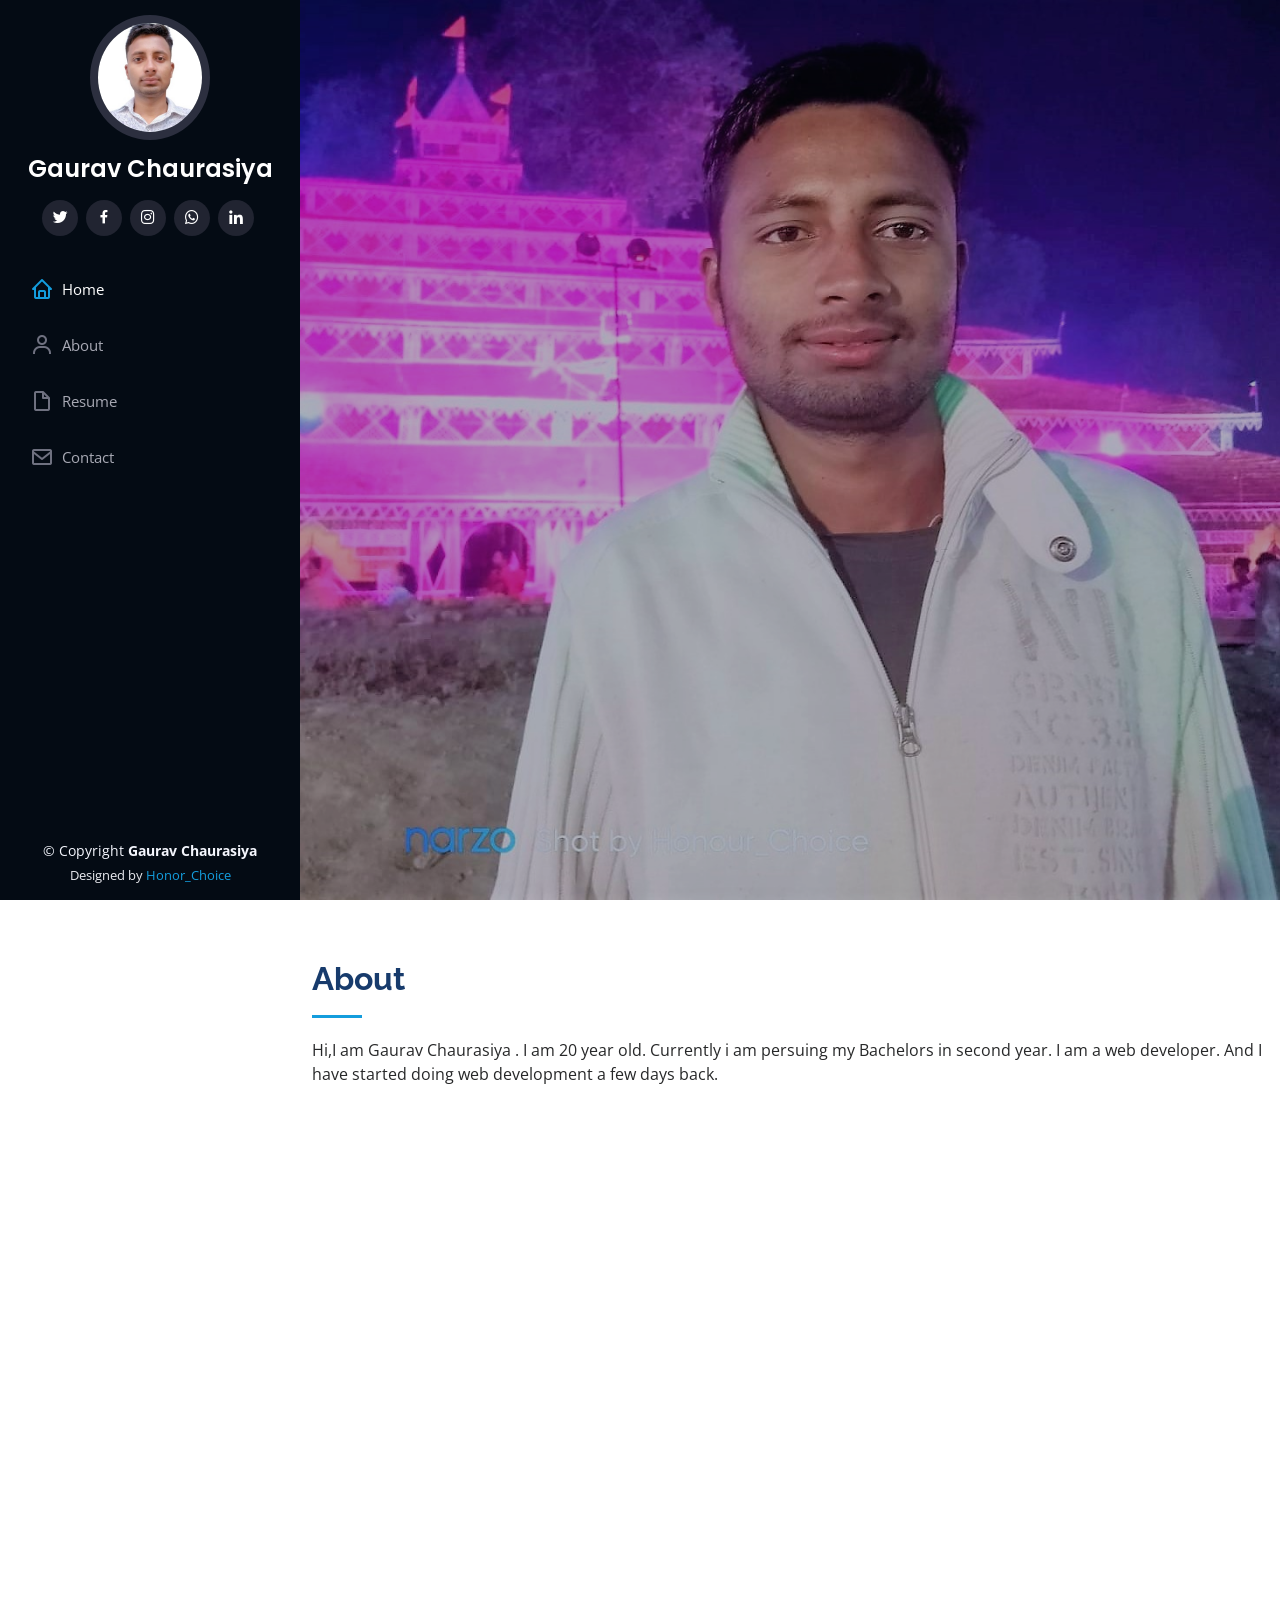
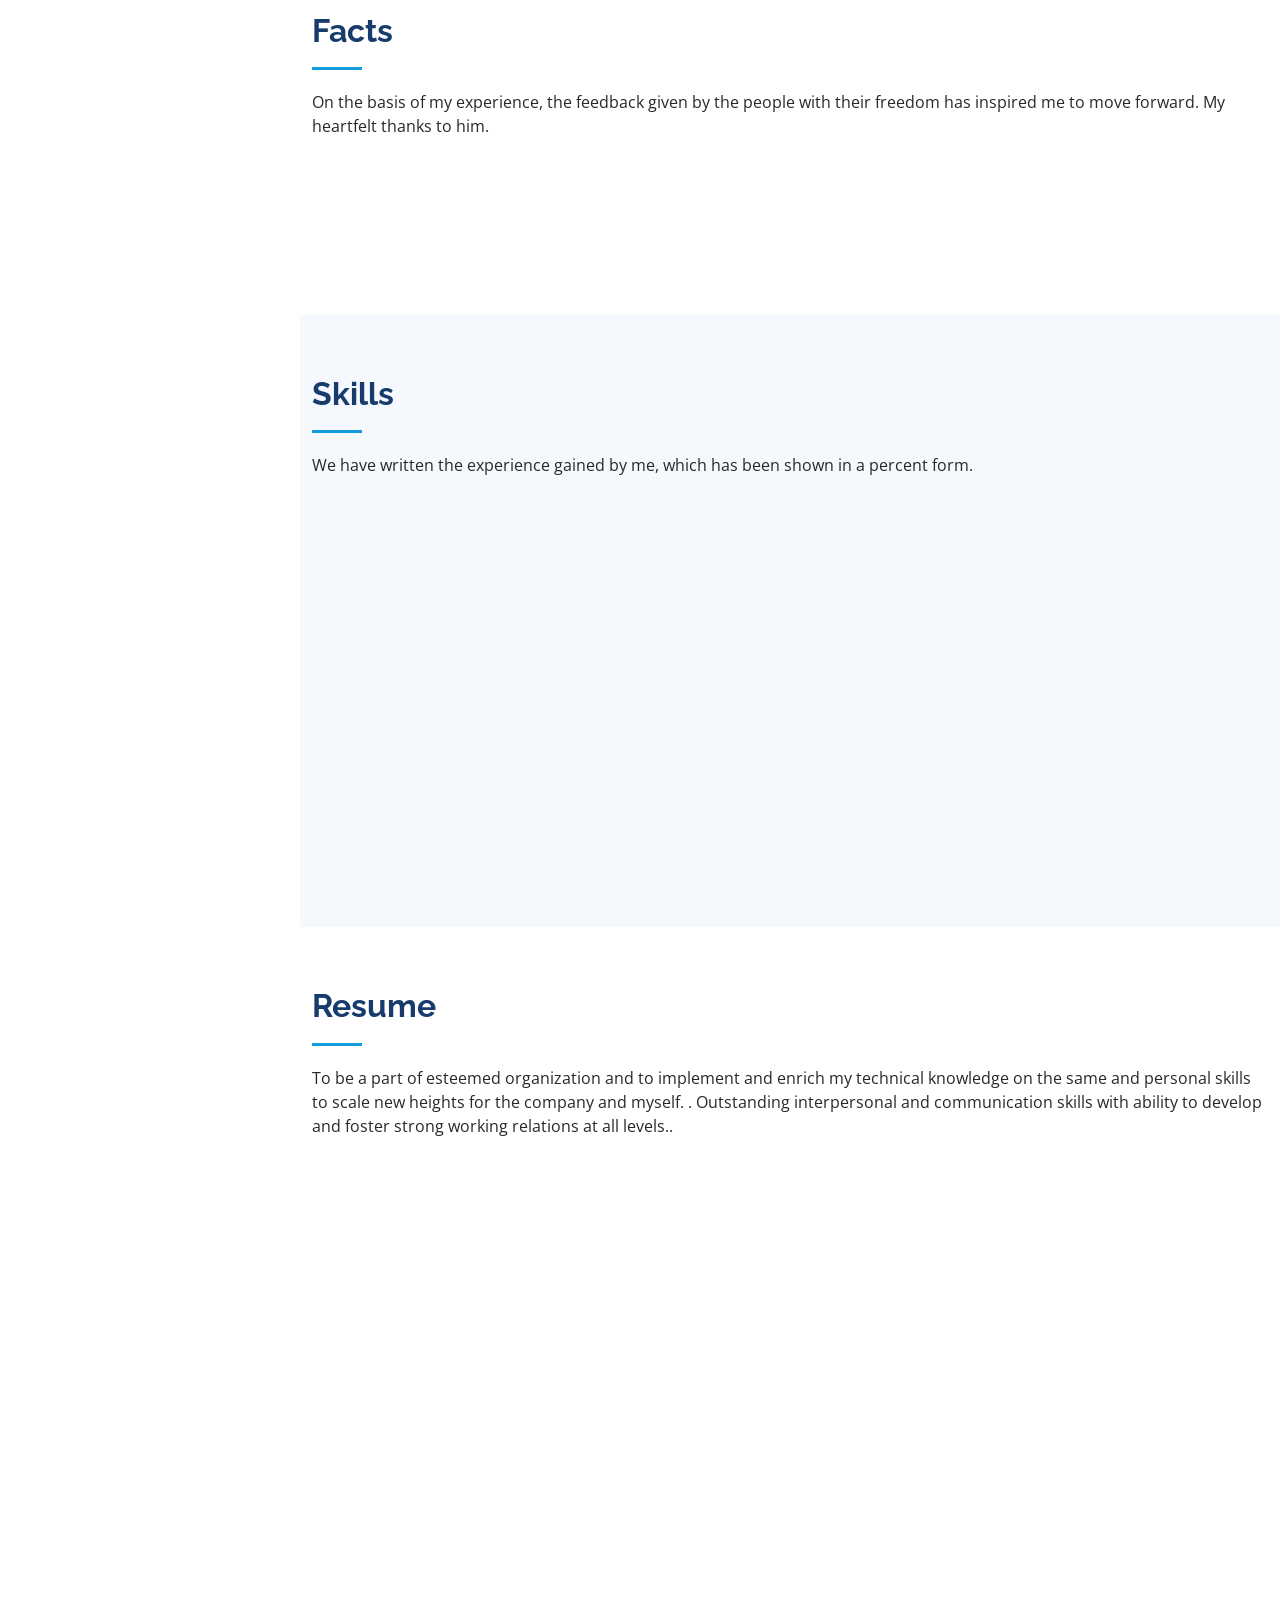
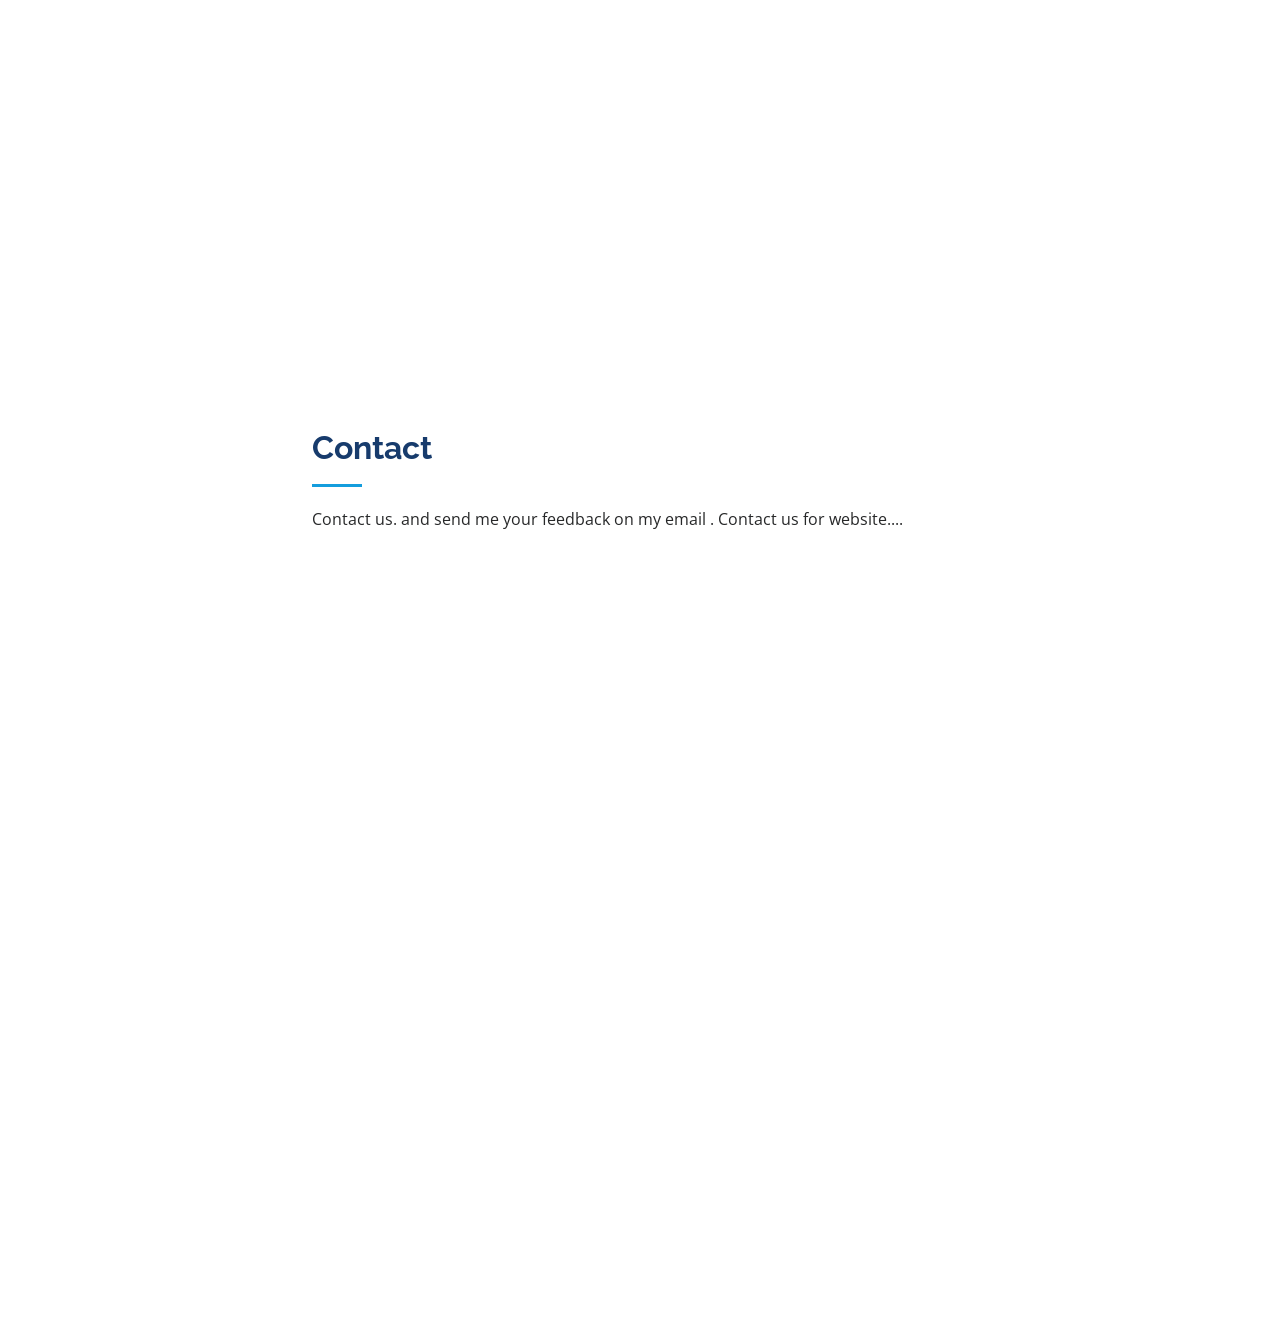
==== index.html @ 5917bff6 "new" ====
<!DOCTYPE html>
<html lang="en">
  <head>
    <meta charset="utf-8" />
    <meta content="width=device-width, initial-scale=1.0" name="viewport" />

    <title>Gaurav Chaurasiya</title>
    <meta content="" name="description" />
    <meta content="" name="keywords" />

    <!-- Favicons -->
    <link href="assets/img/logo2.png" rel="icon" />
    <link href="assets/img/logo2.png" rel="apple-touch-icon" />

    <!-- Google Fonts -->
    <link
      href="https://fonts.googleapis.com/css?family=Open+Sans:300,300i,400,400i,600,600i,700,700i|Raleway:300,300i,400,400i,500,500i,600,600i,700,700i|Poppins:300,300i,400,400i,500,500i,600,600i,700,700i"
      rel="stylesheet"
    />

    <!-- Vendor CSS Files -->
    <link href="assets/vendor/aos/aos.css" rel="stylesheet" />
    <link
      href="assets/vendor/bootstrap/css/bootstrap.min.css"
      rel="stylesheet"
    />
    <link
      href="assets/vendor/bootstrap-icons/bootstrap-icons.css"
      rel="stylesheet"
    />
    <link href="assets/vendor/boxicons/css/boxicons.min.css" rel="stylesheet" />
    <link
      href="assets/vendor/glightbox/css/glightbox.min.css"
      rel="stylesheet"
    />
    <link href="assets/vendor/swiper/swiper-bundle.min.css" rel="stylesheet" />

    <!-- Template Main CSS File -->
    <link href="assets/css/style.css" rel="stylesheet" />
  </head>

  <body>
    <!-- ======= Mobile nav toggle button ======= -->
    <i class="bi bi-list mobile-nav-toggle d-xl-none"></i>

    <!-- ======= Header ======= -->
    <header id="header">
      <div class="d-flex flex-column">
        <div class="profile">
          <img
            src="assets/img/img13.jpg"
            alt=""
            class="img-fluid rounded-circle"
          />
          <h1 class="text-light"><a href="index.html">Gaurav Chaurasiya</a></h1>
          <div class="social-links mt-3 text-center">
            <a
              href="https://twitter.com/Gauravc32626470?t=MELfF7hLDVynRogantSEvA&s=09"
              class="twitter"
              ><i class="bx bxl-twitter"></i
            ></a>
            <a
              href="https://www.facebook.com/gaurav.chaurasiya.2002"
              class="facebook"
              ><i class="bx bxl-facebook"></i
            ></a>
            <a
              href="https://www.instagram.com/invites/contact/?i=22bln2pqy5wk&utm_content=cje04uj"
              class="instagram"
              ><i class="bx bxl-instagram"></i
            ></a>
            <a href="https://wa.me/qr/BV3FPNMVIYZCL1" class="whatsapp"
              ><i class="bx bxl-whatsapp"></i
            ></a>
            <a
              href="https://www.linkedin.com/in/gauravchaurasiya011"
              class="linkedin"
              ><i class="bx bxl-linkedin"></i
            ></a>
          </div>
        </div>

        <nav id="navbar" class="nav-menu navbar">
          <ul>
            <li>
              <a href="#hero" class="nav-link scrollto active"
                ><i class="bx bx-home"></i> <span>Home</span></a
              >
            </li>
            <li>
              <a href="#about" class="nav-link scrollto"
                ><i class="bx bx-user"></i> <span>About</span></a
              >
            </li>
            <li>
              <a href="#resume" class="nav-link scrollto"
                ><i class="bx bx-file-blank"></i> <span>Resume</span></a
              >
            </li>
            <li>
              <a href="#contact" class="nav-link scrollto"
                ><i class="bx bx-envelope"></i> <span>Contact</span></a
              >
            </li>
          </ul>
        </nav>
        <!-- .nav-menu -->
      </div>
    </header>
    <!-- End Header -->

    <!-- ======= Hero Section ======= -->
    <section
      id="hero"
      class="d-flex flex-column justify-content-center align-items-center"
    >
      <div class="hero-container" data-aos="fade-right">
        <h1>Gaurav Chaurasiya</h1>
        <p>
          I'm
          <span
            class="typed"
            data-typed-items="Designer, Developer, Freelancer, Programmer"
          ></span>
        </p>
      </div>
    </section>
    <!-- End Hero -->

    <main id="main">
      <!-- ======= About Section ======= -->
      <section id="about" class="about">
        <div class="container">
          <div class="section-title">
            <h2>About</h2>
            <p>
              Hi,I am <span color="blue">Gaurav Chaurasiya</span> . I am 20 year
              old. Currently i am persuing my Bachelors in second year. I am a
              web developer. And I have started doing web development a few days
              back.
            </p>
          </div>

          <div class="row">
            <div class="col-lg-4" data-aos="fade-right">
              <img src="assets/img/picc.jpeg" class="img-fluid" alt="" />
            </div>
            <div class="col-lg-8 pt-4 pt-lg-0 content" data-aos="fade-left">
              <h3>Software, Web Developer &amp; Android Developer</h3>
              <p class="fst-italic">
                I am telling about myself and I have shared my education and
                experience. These details are clear.
              </p>
              <div class="row">
                <div class="col-lg-6">
                  <ul>
                    <li>
                      <i class="bi bi-chevron-right"></i>
                      <strong>Birthday:</strong> <span>01 NOV 2002</span>
                    </li>
                    <li>
                      <i class="bi bi-chevron-right"></i>
                      <strong>Website:</strong> <span>www.gauravchaurasiya.in.net</span>
                    </li>
                    <li>
                      <i class="bi bi-chevron-right"></i>
                      <strong>Phone:</strong> <span>+91 7084424539</span>
                    </li>
                    <li>
                      <i class="bi bi-chevron-right"></i>
                      <strong>City:</strong>
                      <span>Kanpur Nagar U.P, India</span>
                    </li>
                  </ul>
                </div>
                <div class="col-lg-6">
                  <ul>
                    <li>
                      <i class="bi bi-chevron-right"></i> <strong>Age:</strong>
                      <span>20</span>
                    </li>
                    <li>
                      <i class="bi bi-chevron-right"></i>
                      <strong>Degree:</strong>
                      <span>Bachelor of Technology</span>
                    </li>
                    <li>
                      <i class="bi bi-chevron-right"></i>
                      <strong>Email:</strong>
                      <span>gauravchaurasiya011@gmail.com</span>
                    </li>
                    <li>
                      <i class="bi bi-chevron-right"></i>
                      <strong>Freelance:</strong> <span>Available</span>
                    </li>
                  </ul>
                </div>
              </div>
              <p>
                To be a part of esteemed organization and to implement and
                enrich my technical knowledge on the same and personal skills to
                scale new heights for the company and myself. . Outstanding
                interpersonal and communication skills with ability to develop
                and foster strong working relations at all levels.
              </p>
            </div>
          </div>
        </div>
      </section>
      <!-- End About Section -->

      <!-- ======= Facts Section ======= -->
      <section id="facts" class="facts">
        <div class="container">
          <div class="section-title">
            <h2>Facts</h2>
            <p>
              On the basis of my experience, the feedback given by the people
              with their freedom has inspired me to move forward. My heartfelt
              thanks to him.
            </p>
          </div>

          <div class="row no-gutters">
            <div
              class="col-lg-3 col-md-6 d-md-flex align-items-md-stretch"
              data-aos="fade-up"
            >
              <div class="count-box">
                <i class="bi bi-emoji-smile"></i>
                <span
                  data-purecounter-start="0"
                  data-purecounter-end="20"
                  data-purecounter-duration="1"
                  class="purecounter"
                ></span>
                <p><strong>Happy Clients</strong></p>
              </div>
            </div>

            <div
              class="col-lg-3 col-md-6 d-md-flex align-items-md-stretch"
              data-aos="fade-up"
              data-aos-delay="100"
            >
              <div class="count-box">
                <i class="bi bi-journal-richtext"></i>
                <span
                  data-purecounter-start="0"
                  data-purecounter-end="4"
                  data-purecounter-duration="1"
                  class="purecounter"
                ></span>
                <p><strong>Projects</strong></p>
              </div>
            </div>

            <div
              class="col-lg-3 col-md-6 d-md-flex align-items-md-stretch"
              data-aos="fade-up"
              data-aos-delay="200"
            >
              <div class="count-box">
                <i class="bi bi-headset"></i>
                <span
                  data-purecounter-start="0"
                  data-purecounter-end="15"
                  data-purecounter-duration="1"
                  class="purecounter"
                ></span>
                <p><strong>Hours Of Support</strong></p>
              </div>
            </div>

            <div
              class="col-lg-3 col-md-6 d-md-flex align-items-md-stretch"
              data-aos="fade-up"
              data-aos-delay="300"
            >
              <div class="count-box">
                <i class="bi bi-people"></i>
                <span
                  data-purecounter-start="0"
                  data-purecounter-end="1"
                  data-purecounter-duration="1"
                  class="purecounter"
                ></span>
                <p><strong>Hard Workers</strong></p>
              </div>
            </div>
          </div>
        </div>
      </section>
      <!-- End Facts Section -->

      <!-- ======= Skills Section ======= -->
      <section id="skills" class="skills section-bg">
        <div class="container">
          <div class="section-title">
            <h2>Skills</h2>
            <p>
              We have written the experience gained by me, which has been shown
              in a percent form.
            </p>
          </div>

          <div class="row skills-content">
            <div class="col-lg-6" data-aos="fade-up">
              <div class="progress">
                <span class="skill">HTML <i class="val">100%</i></span>
                <div class="progress-bar-wrap">
                  <div
                    class="progress-bar"
                    role="progressbar"
                    aria-valuenow="100"
                    aria-valuemin="0"
                    aria-valuemax="100"
                  ></div>
                </div>
              </div>

              <div class="progress">
                <span class="skill">CSS <i class="val">90%</i></span>
                <div class="progress-bar-wrap">
                  <div
                    class="progress-bar"
                    role="progressbar"
                    aria-valuenow="90"
                    aria-valuemin="0"
                    aria-valuemax="100"
                  ></div>
                </div>
              </div>

              <div class="progress">
                <span class="skill">JavaScript <i class="val">50%</i></span>
                <div class="progress-bar-wrap">
                  <div
                    class="progress-bar"
                    role="progressbar"
                    aria-valuenow="75"
                    aria-valuemin="0"
                    aria-valuemax="100"
                  ></div>
                </div>
              </div>

              <div class="progress">
                <span class="skill">Java Core<i class="val">80%</i></span>
                <div class="progress-bar-wrap">
                  <div
                    class="progress-bar"
                    role="progressbar"
                    aria-valuenow="75"
                    aria-valuemin="0"
                    aria-valuemax="100"
                  ></div>
                </div>
              </div>

              <div class="progress">
                <span class="skill">Spring Boot<i class="val">60%</i></span>
                <div class="progress-bar-wrap">
                  <div
                    class="progress-bar"
                    role="progressbar"
                    aria-valuenow="75"
                    aria-valuemin="0"
                    aria-valuemax="100"
                  ></div>
                </div>
              </div>
              <div class="progress">
                <span class="skill">Android App developer<i class="val">70%</i></span>
                <div class="progress-bar-wrap">
                  <div
                    class="progress-bar"
                    role="progressbar"
                    aria-valuenow="75"
                    aria-valuemin="0"
                    aria-valuemax="100"
                  ></div>
                </div>
              </div>

            </div>

            <div class="col-lg-6" data-aos="fade-up" data-aos-delay="100">
              <div class="progress">
                <span class="skill">Spring<i class="val">60%</i></span>
                <div class="progress-bar-wrap">
                  <div
                    class="progress-bar"
                    role="progressbar"
                    aria-valuenow="80"
                    aria-valuemin="0"
                    aria-valuemax="100"
                  ></div>
                </div>
              </div>

              <div class="progress">
                <span class="skill">MS SQL<i class="val">90%</i></span>
                <div class="progress-bar-wrap">
                  <div
                    class="progress-bar"
                    role="progressbar"
                    aria-valuenow="90"
                    aria-valuemin="0"
                    aria-valuemax="100"
                  ></div>
                </div>
              </div>

              <div class="progress">
                <span class="skill">My SQL<i class="val">80%</i></span>
                <div class="progress-bar-wrap">
                  <div
                    class="progress-bar"
                    role="progressbar"
                    aria-valuenow="55"
                    aria-valuemin="0"
                    aria-valuemax="100"
                  ></div>
                </div>
              </div>

              <div class="progress">
                <span class="skill"
                  >Asp.net With MVC<i class="val">80%</i></span
                >
                <div class="progress-bar-wrap">
                  <div
                    class="progress-bar"
                    role="progressbar"
                    aria-valuenow="90"
                    aria-valuemin="0"
                    aria-valuemax="100"
                  ></div>
                </div>
              </div>

              <div class="progress">
                <span class="skill">C#<i class="val">70%</i></span>
                <div class="progress-bar-wrap">
                  <div
                    class="progress-bar"
                    role="progressbar"
                    aria-valuenow="90"
                    aria-valuemin="0"
                    aria-valuemax="100"
                  ></div>
                </div>
              </div>
              <div class="progress">
                <span class="skill">Kotlin<i class="val">60%</i></span>
                <div class="progress-bar-wrap">
                  <div
                    class="progress-bar"
                    role="progressbar"
                    aria-valuenow="75"
                    aria-valuemin="0"
                    aria-valuemax="100"
                  ></div>
                </div>
              </div>
            </div>
          </div>
        </div>
      </section>
      <!-- End Skills Section -->

      <!-- ======= Resume Section ======= -->
      <section id="resume" class="resume">
        <div class="container">
          <div class="section-title">
            <h2>Resume</h2>
            <p>
              To be a part of esteemed organization and to implement and enrich
              my technical knowledge on the same and personal skills to scale
              new heights for the company and myself. . Outstanding
              interpersonal and communication skills with ability to develop and
              foster strong working relations at all levels..
            </p>
          </div>

          <div class="row">
            <div class="col-lg-6" data-aos="fade-up">
              <h3 class="resume-title">Sumary</h3>
              <div class="resume-item pb-0">
                <h4>Gaurav Chaurasiya</h4>
                <p>
                  <em
                    >Innovative and deadline-driven Web Designer with 1+ year of
                    experience designing and developing user-centered web
                    development material from initial concept to final, polished
                    deliverable.</em
                  >
                </p>
                <ul>
                  <li>Work From Home , Kanpur Nagar</li>
                  <li>+91 7084424539</li>
                  <li>gauravchaurasiya011@gmail.com</li>
                </ul>
              </div>

              <h3 class="resume-title">Education</h3>
              <div class="resume-item">
                <h4>B.tech &amp; Bachelor of Technology</h4>
                <h5>2022 - 2025</h5>
                <p><em>A I T , Uttar Pradesh, India</em></p>
                <p>
                  I am doing B.Tech in computer science from AITH college. And I
                  also do web development.
                </p>
              </div>
              <div class="resume-item">
                <h4>Diploma &amp; Computer Science</h4>
                <h5>2019 - 2022</h5>
                <p>
                  <em>Goverment Polytechnic Unnao, Uttar Pradesh, India</em>
                </p>
                <p>
                  I have completed Diploma in Computer Science and I have also
                  worked on many projects.
                </p>
              </div>
            </div>
            <div class="col-lg-6" data-aos="fade-up" data-aos-delay="100">
              <h3 class="resume-title">Professional Experience</h3>
              <div class="resume-item">
                <h4>Junior Web Developer</h4>
                <h5>2019 - Present</h5>
                <p><em>Work From Home,Uttar Pradesh, India</em></p>
                <ul>
                  <li>
                    Lead in the design, development, and implementation of the
                    graphic, layout, and production communication materials
                  </li>
                  <li>
                    Delegate tasks to the 3 members of the design team and
                    provide counsel on all aspects of the project.
                  </li>
                  <li>
                    Supervise the assessment of all web materials in order to
                    ensure quality and accuracy of the design
                  </li>
                </ul>
              </div>
              <div class="resume-item">
                <h4>Internship</h4>
                <h5>2019 - 2020</h5>
                <p><em>B T P S,Uttar Pradesh, India</em></p>
                <ul>
                  <li>
                    we have developed frontend . and build pure responctive web
                    pages
                  </li>
                  <li>
                    Managed up to 1 projects or tasks at a given time while
                    under pressure
                  </li>
                  <li>
                    Recommended and consulted with teachers on the most
                    appropriate Website design
                  </li>
                  <li>Created 4+ websites. Created many more webpages.</li>
                </ul>
              </div>
            </div>
          </div>
        </div>
      </section>
      <!-- End Resume Section -->
      <!-- ======= Contact Section ======= -->
      <section id="contact" class="contact">
        <div class="container">
          <div class="section-title">
            <h2>Contact</h2>
            <p>
              Contact us. and send me your feedback on my email . Contact us for
              website....
            </p>
          </div>

          <div class="row" data-aos="fade-in">
            <div class="col-lg-5 d-flex align-items-stretch">
              <div class="info">
                <div class="address">
                  <i class="bi bi-geo-alt"></i>
                  <h4>Location:</h4>
                  <p>Chaubepur Kanpur Nagar,India ,Pin 209203</p>
                </div>

                <div class="email">
                  <i class="bi bi-envelope"></i>
                  <h4>Email:</h4>
                  <p>gauravchaurasiya011@gmail.com</p>
                </div>

                <div class="phone">
                  <i class="bi bi-phone"></i>
                  <h4>Call:</h4>
                  <p>+91 7084424539</p>
                </div>

                <iframe
                  src="https://www.google.com/maps/embed?pb=!1m18!1m12!1m3!1d14008.581497811094!2d80.18786518052572!3d26.610934732133995!2m3!1f0!2f0!3f0!3m2!1i1024!2i768!4f13.1!3m3!1m2!1s0x399c318f881b4425%3A0x4d039dde51bac242!2sChaubepur%20Pankhan%2C%20Uttar%20Pradesh%20209203!5e1!3m2!1sen!2sin!4v1664643092940!5m2!1sen!2sin"
                  frameborder="0"
                  style="border: 0; width: 100%; height: 290px"
                  allowfullscreen
                ></iframe>
              </div>
            </div>

            <div class="col-lg-7 mt-5 mt-lg-0 d-flex align-items-stretch">
              <form onsubmit="Mail(); reset(); return false;">
                <div class="row">
                  <div class="form-group col-md-6">
                    <label for="name">Your Name</label>
                    <input
                      type="text"
                      name="name"
                      class="form-control"
                      id="name"
                      required
                    />
                  </div>
                  <div class="form-group col-md-6">
                    <label for="name">Your Email</label>
                    <input
                      type="email"
                      class="form-control"
                      id="email"
                      required
                    />
                  </div>
                </div>
                <div class="row">
                  <div class="form-group col-md-6">
                    <label for="name">Subject</label>
                    <input
                      type="text"
                      class="form-control"
                      id="subject"
                      required
                    />
                  </div>
                  <div class="form-group col-md-6">
                    <label for="name">Phone number</label>
                    <input
                      type="text"
                      class="form-control"
                      id="number"
                      required
                    />
                  </div>
                </div>
                <div class="form-group">
                  <label for="name">Message</label>
                  <textarea
                    class="form-control"
                    name="message"
                    id="message"
                    rows="10"
                    required
                  ></textarea>
                </div>
                <br />
                <div class="text-center">
                  <button type="submit">Send Message</button>
                </div>
              </form>
            </div>
          </div>
        </div>
      </section>
      <!-- End Contact Section -->
    </main>
    <!-- End #main -->

    <!-- ======= Footer ======= -->
    <footer id="footer">
      <div class="container">
        <div class="copyright">
          &copy; Copyright <strong><span>Gaurav Chaurasiya</span></strong>
        </div>
        <div class="credits">
          <!-- All the links in the footer should remain intact. -->
          <!-- You can delete the links only if you purchased the pro version. -->
          <!-- Licensing information: https://bootstrapmade.com/license/ -->
          <!-- Purchase the pro version with working PHP/AJAX contact form: https://bootstrapmade.com/iportfolio-bootstrap-portfolio-websites-template/ -->
          Designed by
          <a href="https://www.linkedin.com/in/gauravchaurasiya011"
            >Honor_Choice </a
          >
        </div>
      </div>
    </footer>
    <!-- End  Footer -->

    <a
      href="#"
      class="back-to-top d-flex align-items-center justify-content-center"
      ><i class="bi bi-arrow-up-short"></i
    ></a>

    <!-- Vendor JS Files -->
    <script src="assets/vendor/purecounter/purecounter_vanilla.js"></script>
    <script src="assets/vendor/aos/aos.js"></script>
    <script src="assets/vendor/bootstrap/js/bootstrap.bundle.min.js"></script>
    <script src="assets/vendor/glightbox/js/glightbox.min.js"></script>
    <script src="assets/vendor/isotope-layout/isotope.pkgd.min.js"></script>
    <script src="assets/vendor/swiper/swiper-bundle.min.js"></script>
    <script src="assets/vendor/typed.js/typed.min.js"></script>
    <script src="assets/vendor/waypoints/noframework.waypoints.js"></script>
    <script src="assets/vendor/php-email-form/validate.js"></script>

    <!-- Template Main JS File -->
    <script src="assets/js/main.js"></script>
     <script async src="https://pagead2.googlesyndication.com/pagead/js/adsbygoogle.js?client=ca-pub-6368859875658332"
     crossorigin="anonymous"></script>
    <script src=" https://smtpjs.com/v3/smtp.js"></script>
    <script>
      function Mail() {
        let name = document.getElementById("name").value;
        let email = document.getElementById("email").value;
        let number = document.getElementById("number").value;
        let subject = document.getElementById("subject").value;
        let message = document.getElementById("message").value;

        let body =
          "name :" +
          name +
          "</br> email:" +
          email +
          "</br> number :" +
          number +
          "</br> subject:" +
          subject +
          "</br> message:" +
          message;

        Email.send({
          Host: "smtp.elasticemail.com",
          Username: "angeldudechb@gmail.com",
          Password: "5095C6B605B352787E84A93390489ADF9167",
          To: "gauravchaurasiya011@gmail.com",
          From: "angeldudechb@gmail.com",
          Subject: subject,
          Body: body,
        }).then((message) => alert("Error.. You can't send message..."));
      }
    </script>
  </body>
</html>
---- assets/css/style.css ----
/**
* Template Name: iPortfolio - v3.9.0
* Template URL: https://bootstrapmade.com/iportfolio-bootstrap-portfolio-websites-template/
* Author: BootstrapMade.com
* License: https://bootstrapmade.com/license/
*/

/*--------------------------------------------------------------
# General
--------------------------------------------------------------*/
body {
  font-family: "Open Sans", sans-serif;
  color: #272829;
}

a {
  color: #149ddd;
  text-decoration: none;
}

a:hover {
  color: #37b3ed;
  text-decoration: none;
}

h1,
h2,
h3,
h4,
h5,
h6 {
  font-family: "Raleway", sans-serif;
}

/*--------------------------------------------------------------
# Back to top button
--------------------------------------------------------------*/
.back-to-top {
  position: fixed;
  visibility: hidden;
  opacity: 0;
  right: 15px;
  bottom: 15px;
  z-index: 996;
  background: #149ddd;
  width: 40px;
  height: 40px;
  border-radius: 50px;
  transition: all 0.4s;
}

.back-to-top i {
  font-size: 28px;
  color: #fff;
  line-height: 0;
}

.back-to-top:hover {
  background: #2eafec;
  color: #fff;
}

.back-to-top.active {
  visibility: visible;
  opacity: 1;
}

/*--------------------------------------------------------------
# Header
--------------------------------------------------------------*/
#header {
  position: fixed;
  top: 0;
  left: 0;
  bottom: 0;
  width: 300px;
  transition: all ease-in-out 0.5s;
  z-index: 9997;
  transition: all 0.5s;
  padding: 0 15px;
  background: #040b14;
  overflow-y: auto;
}

#header .profile img {
  margin: 15px auto;
  display: block;
  width: 120px;
  border: 8px solid #2c2f3f;
}

#header .profile h1 {
  font-size: 24px;
  margin: 0;
  padding: 0;
  font-weight: 600;
  -moz-text-align-last: center;
  text-align-last: center;
  font-family: "Poppins", sans-serif;
}

#header .profile h1 a,
#header .profile h1 a:hover {
  color: #fff;
  text-decoration: none;
}

#header .profile .social-links a {
  font-size: 18px;
  display: inline-block;
  background: #212431;
  color: #fff;
  line-height: 1;
  padding: 8px 0;
  margin-right: 4px;
  border-radius: 50%;
  text-align: center;
  width: 36px;
  height: 36px;
  transition: 0.3s;
}

#header .profile .social-links a:hover {
  background: #149ddd;
  color: #fff;
  text-decoration: none;
}

#main {
  margin-left: 300px;
}

@media (max-width: 1199px) {
  #header {
    left: -300px;
  }

  #main {
    margin-left: 0;
  }
}

/*--------------------------------------------------------------
# Navigation Menu
--------------------------------------------------------------*/
/* Desktop Navigation */
.nav-menu {
  padding: 30px 0 0 0;
}

.nav-menu * {
  margin: 0;
  padding: 0;
  list-style: none;
}

.nav-menu > ul > li {
  position: relative;
  white-space: nowrap;
}

.nav-menu a,
.nav-menu a:focus {
  display: flex;
  align-items: center;
  color: #a8a9b4;
  padding: 12px 15px;
  margin-bottom: 8px;
  transition: 0.3s;
  font-size: 15px;
}

.nav-menu a i,
.nav-menu a:focus i {
  font-size: 24px;
  padding-right: 8px;
  color: #6f7180;
}

.nav-menu a:hover,
.nav-menu .active,
.nav-menu .active:focus,
.nav-menu li:hover > a {
  text-decoration: none;
  color: #fff;
}

.nav-menu a:hover i,
.nav-menu .active i,
.nav-menu .active:focus i,
.nav-menu li:hover > a i {
  color: #149ddd;
}

/* Mobile Navigation */
.mobile-nav-toggle {
  position: fixed;
  right: 15px;
  top: 15px;
  z-index: 9998;
  border: 0;
  font-size: 24px;
  transition: all 0.4s;
  outline: none !important;
  background-color: #149ddd;
  color: #fff;
  width: 40px;
  height: 40px;
  display: inline-flex;
  align-items: center;
  justify-content: center;
  line-height: 0;
  border-radius: 50px;
  cursor: pointer;
}

.mobile-nav-active {
  overflow: hidden;
}

.mobile-nav-active #header {
  left: 0;
}

/*--------------------------------------------------------------
# Hero Section
--------------------------------------------------------------*/
#hero {
  width: 100%;
  height: 100vh;
  background: url("../img/bag2.jpeg") top center;
  background-size: cover;
}

#hero:before {
  content: "";
  background: rgba(5, 13, 24, 0.3);
  position: absolute;
  bottom: 0;
  top: 0;
  left: 0;
  right: 0;
  z-index: 1;
}

#hero .hero-container {
  position: relative;
  z-index: 2;
  min-width: 300px;
}

#hero h1 {
  margin: 0 0 10px 0;
  font-size: 64px;
  font-weight: 700;
  line-height: 56px;
  color: #fff;
}

#hero p {
  color: #fff;
  margin-bottom: 400px;
  font-size: 26px;
  font-family: "Poppins", sans-serif;
}

#hero p span {
  color: #fff;
  padding-bottom: 4px;
  letter-spacing: 1px;
  border-bottom: 3px solid #149ddd;
}

@media (min-width: 1024px) {
  #hero {
    background-attachment: fixed;
  }
}

@media (max-width: 768px) {
  #hero h1 {
    font-size: 28px;
    line-height: 36px;
  }

  #hero h2 {
    font-size: 18px;
    line-height: 24px;
    margin-bottom: 30px;
  }
}

/*--------------------------------------------------------------
# Sections General
--------------------------------------------------------------*/
section {
  padding: 60px 0;
  overflow: hidden;
}

.section-bg {
  background: #f5f8fd;
}

.section-title {
  padding-bottom: 30px;
}

.section-title h2 {
  font-size: 32px;
  font-weight: bold;
  margin-bottom: 20px;
  padding-bottom: 20px;
  position: relative;
  color: #173b6c;
}

.section-title h2::after {
  content: "";
  position: absolute;
  display: block;
  width: 50px;
  height: 3px;
  background: #149ddd;
  bottom: 0;
  left: 0;
}

.section-title p {
  margin-bottom: 0;
}

/*--------------------------------------------------------------
# About
--------------------------------------------------------------*/
.about .content h3 {
  font-weight: 700;
  font-size: 26px;
  color: #173b6c;
}

.about .content ul {
  list-style: none;
  padding: 0;
}

.about .content ul li {
  margin-bottom: 20px;
  display: flex;
  align-items: center;
}

.about .content ul strong {
  margin-right: 10px;
}

.about .content ul i {
  font-size: 16px;
  margin-right: 5px;
  color: #149ddd;
  line-height: 0;
}

.about .content p:last-child {
  margin-bottom: 0;
}

/*--------------------------------------------------------------
# Facts
--------------------------------------------------------------*/
.facts {
  padding-bottom: 30px;
}

.facts .count-box {
  padding: 30px;
  width: 100%;
}

.facts .count-box i {
  display: block;
  font-size: 44px;
  color: #149ddd;
  float: left;
  line-height: 0;
}

.facts .count-box span {
  font-size: 48px;
  line-height: 40px;
  display: block;
  font-weight: 700;
  color: #050d18;
  margin-left: 60px;
}

.facts .count-box p {
  padding: 15px 0 0 0;
  margin: 0 0 0 60px;
  font-family: "Raleway", sans-serif;
  font-size: 14px;
  color: #122f57;
}

.facts .count-box a {
  font-weight: 600;
  display: block;
  margin-top: 20px;
  color: #122f57;
  font-size: 15px;
  font-family: "Poppins", sans-serif;
  transition: ease-in-out 0.3s;
}

.facts .count-box a:hover {
  color: #1f5297;
}

/*--------------------------------------------------------------
# Akills
--------------------------------------------------------------*/
.skills .progress {
  height: 60px;
  display: block;
  background: none;
  border-radius: 0;
}

.skills .progress .skill {
  padding: 0;
  margin: 0 0 6px 0;
  text-transform: uppercase;
  display: block;
  font-weight: 600;
  font-family: "Poppins", sans-serif;
  color: #050d18;
}

.skills .progress .skill .val {
  float: right;
  font-style: normal;
}

.skills .progress-bar-wrap {
  background: #dce8f8;
  height: 10px;
}

.skills .progress-bar {
  width: 1px;
  height: 10px;
  transition: 0.9s;
  background-color: #149ddd;
}

/*--------------------------------------------------------------
# Resume
--------------------------------------------------------------*/
.resume .resume-title {
  font-size: 26px;
  font-weight: 700;
  margin-top: 20px;
  margin-bottom: 20px;
  color: #050d18;
}

.resume .resume-item {
  padding: 0 0 20px 20px;
  margin-top: -2px;
  border-left: 2px solid #1f5297;
  position: relative;
}

.resume .resume-item h4 {
  line-height: 18px;
  font-size: 18px;
  font-weight: 600;
  text-transform: uppercase;
  font-family: "Poppins", sans-serif;
  color: #050d18;
  margin-bottom: 10px;
}

.resume .resume-item h5 {
  font-size: 16px;
  background: #e4edf9;
  padding: 5px 15px;
  display: inline-block;
  font-weight: 600;
  margin-bottom: 10px;
}

.resume .resume-item ul {
  padding-left: 20px;
}

.resume .resume-item ul li {
  padding-bottom: 10px;
}

.resume .resume-item:last-child {
  padding-bottom: 0;
}

.resume .resume-item::before {
  content: "";
  position: absolute;
  width: 16px;
  height: 16px;
  border-radius: 50px;
  left: -9px;
  top: 0;
  background: #fff;
  border: 2px solid #1f5297;
}

/*--------------------------------------------------------------
# Portfolio
--------------------------------------------------------------*/
.portfolio .portfolio-item {
  margin-bottom: 30px;
}

.portfolio #portfolio-flters {
  padding: 0;
  margin: 0 auto 35px auto;
  list-style: none;
  text-align: center;
  background: #fff;
  border-radius: 50px;
  padding: 2px 15px;
}

.portfolio #portfolio-flters li {
  cursor: pointer;
  display: inline-block;
  padding: 10px 15px 8px 15px;
  font-size: 14px;
  font-weight: 600;
  line-height: 1;
  text-transform: uppercase;
  color: #272829;
  margin-bottom: 5px;
  transition: all 0.3s ease-in-out;
}

.portfolio #portfolio-flters li:hover,
.portfolio #portfolio-flters li.filter-active {
  color: #149ddd;
}

.portfolio #portfolio-flters li:last-child {
  margin-right: 0;
}

.portfolio .portfolio-wrap {
  transition: 0.3s;
  position: relative;
  overflow: hidden;
  z-index: 1;
}

.portfolio .portfolio-wrap::before {
  content: "";
  background: rgba(255, 255, 255, 0.5);
  position: absolute;
  left: 0;
  right: 0;
  top: 0;
  bottom: 0;
  transition: all ease-in-out 0.3s;
  z-index: 2;
  opacity: 0;
}

.portfolio .portfolio-wrap .portfolio-links {
  opacity: 1;
  left: 0;
  right: 0;
  bottom: -60px;
  z-index: 3;
  position: absolute;
  transition: all ease-in-out 0.3s;
  display: flex;
  justify-content: center;
}

.portfolio .portfolio-wrap .portfolio-links a {
  color: #fff;
  font-size: 28px;
  text-align: center;
  background: rgba(20, 157, 221, 0.75);
  transition: 0.3s;
  width: 50%;
}

.portfolio .portfolio-wrap .portfolio-links a:hover {
  background: rgba(20, 157, 221, 0.95);
}

.portfolio .portfolio-wrap .portfolio-links a + a {
  border-left: 1px solid #37b3ed;
}

.portfolio .portfolio-wrap:hover::before {
  top: 0;
  left: 0;
  right: 0;
  bottom: 0;
  opacity: 1;
}

.portfolio .portfolio-wrap:hover .portfolio-links {
  opacity: 1;
  bottom: 0;
}

/*--------------------------------------------------------------
# Portfolio Details
--------------------------------------------------------------*/
.portfolio-details {
  padding-top: 40px;
}

.portfolio-details .portfolio-details-slider img {
  width: 100%;
}

.portfolio-details .portfolio-details-slider .swiper-pagination {
  margin-top: 20px;
  position: relative;
}

.portfolio-details
  .portfolio-details-slider
  .swiper-pagination
  .swiper-pagination-bullet {
  width: 12px;
  height: 12px;
  background-color: #fff;
  opacity: 1;
  border: 1px solid #149ddd;
}

.portfolio-details
  .portfolio-details-slider
  .swiper-pagination
  .swiper-pagination-bullet-active {
  background-color: #149ddd;
}

.portfolio-details .portfolio-info {
  padding: 30px;
  box-shadow: 0px 0 30px rgba(5, 13, 24, 0.08);
}

.portfolio-details .portfolio-info h3 {
  font-size: 22px;
  font-weight: 700;
  margin-bottom: 20px;
  padding-bottom: 20px;
  border-bottom: 1px solid #eee;
}

.portfolio-details .portfolio-info ul {
  list-style: none;
  padding: 0;
  font-size: 15px;
}

.portfolio-details .portfolio-info ul li + li {
  margin-top: 10px;
}

.portfolio-details .portfolio-description {
  padding-top: 30px;
}

.portfolio-details .portfolio-description h2 {
  font-size: 26px;
  font-weight: 700;
  margin-bottom: 20px;
}

.portfolio-details .portfolio-description p {
  padding: 0;
}

/*--------------------------------------------------------------
# Services
--------------------------------------------------------------*/
.services .icon-box {
  margin-bottom: 20px;
}

.services .icon {
  float: left;
  display: flex;
  align-items: center;
  justify-content: center;
  width: 54px;
  height: 54px;
  background: #149ddd;
  border-radius: 50%;
  transition: 0.5s;
  border: 1px solid #149ddd;
}

.services .icon i {
  color: #fff;
  font-size: 24px;
  line-height: 0;
}

.services .icon-box:hover .icon {
  background: #fff;
}

.services .icon-box:hover .icon i {
  color: #149ddd;
}

.services .title {
  margin-left: 80px;
  font-weight: 700;
  margin-bottom: 15px;
  font-size: 18px;
}

.services .title a {
  color: #343a40;
}

.services .title a:hover {
  color: #149ddd;
}

.services .description {
  margin-left: 80px;
  line-height: 24px;
  font-size: 14px;
}

/*--------------------------------------------------------------
# Testimonials
--------------------------------------------------------------*/
.testimonials .testimonials-carousel,
.testimonials .testimonials-slider {
  overflow: hidden;
}

.testimonials .testimonial-item {
  box-sizing: content-box;
  text-align: center;
  min-height: 320px;
}

.testimonials .testimonial-item .testimonial-img {
  width: 90px;
  border-radius: 50%;
  margin: 0 auto;
}

.testimonials .testimonial-item h3 {
  font-size: 18px;
  font-weight: bold;
  margin: 10px 0 5px 0;
  color: #111;
}

.testimonials .testimonial-item h4 {
  font-size: 14px;
  color: #999;
  margin: 0;
}

.testimonials .testimonial-item .quote-icon-left,
.testimonials .testimonial-item .quote-icon-right {
  color: #c3e8fa;
  font-size: 26px;
}

.testimonials .testimonial-item .quote-icon-left {
  display: inline-block;
  left: -5px;
  position: relative;
}

.testimonials .testimonial-item .quote-icon-right {
  display: inline-block;
  right: -5px;
  position: relative;
  top: 10px;
}

.testimonials .testimonial-item p {
  font-style: italic;
  margin: 0 15px 15px 15px;
  padding: 20px;
  background: #fff;
  position: relative;
  margin-bottom: 35px;
  border-radius: 6px;
  box-shadow: 0px 2px 15px rgba(0, 0, 0, 0.1);
}

.testimonials .testimonial-item p::after {
  content: "";
  width: 0;
  height: 0;
  border-top: 20px solid #fff;
  border-right: 20px solid transparent;
  border-left: 20px solid transparent;
  position: absolute;
  bottom: -20px;
  left: calc(50% - 20px);
}

.testimonials .swiper-pagination {
  margin-top: 20px;
  position: relative;
}

.testimonials .swiper-pagination .swiper-pagination-bullet {
  width: 12px;
  height: 12px;
  background-color: #fff;
  opacity: 1;
  border: 1px solid #149ddd;
}

.testimonials .swiper-pagination .swiper-pagination-bullet-active {
  background-color: #149ddd;
}

/*--------------------------------------------------------------
# Contact
--------------------------------------------------------------*/
.contact {
  padding-bottom: 130px;
}

.contact .info {
  padding: 30px;
  background: #fff;
  width: 100%;
  box-shadow: 0 0 24px 0 rgba(0, 0, 0, 0.12);
}

.contact .info i {
  font-size: 20px;
  color: #149ddd;
  float: left;
  width: 44px;
  height: 44px;
  background: #dff3fc;
  display: flex;
  justify-content: center;
  align-items: center;
  border-radius: 50px;
  transition: all 0.3s ease-in-out;
}

.contact .info h4 {
  padding: 0 0 0 60px;
  font-size: 22px;
  font-weight: 600;
  margin-bottom: 5px;
  color: #050d18;
}

.contact .info p {
  padding: 0 0 10px 60px;
  margin-bottom: 20px;
  font-size: 14px;
  color: #173b6c;
}

.contact .info .email p {
  padding-top: 5px;
}

.contact .info .social-links {
  padding-left: 60px;
}

.contact .info .social-links a {
  font-size: 18px;
  display: inline-block;
  background: #333;
  color: #fff;
  line-height: 1;
  padding: 8px 0;
  border-radius: 50%;
  text-align: center;
  width: 36px;
  height: 36px;
  transition: 0.3s;
  margin-right: 10px;
}

.contact .info .social-links a:hover {
  background: #149ddd;
  color: #fff;
}

.contact .info .email:hover i,
.contact .info .address:hover i,
.contact .info .phone:hover i {
  background: #149ddd;
  color: #fff;
}

.contact .php-email-form {
  width: 100%;
  padding: 30px;
  background: #fff;
  box-shadow: 0 0 24px 0 rgba(0, 0, 0, 0.12);
}

.contact .php-email-form .form-group {
  padding-bottom: 8px;
}

.contact .php-email-form .validate {
  display: none;
  color: red;
  margin: 0 0 15px 0;
  font-weight: 400;
  font-size: 13px;
}

.contact .php-email-form .error-message {
  display: none;
  color: #fff;
  background: #ed3c0d;
  text-align: left;
  padding: 15px;
  font-weight: 600;
}

.contact .php-email-form .error-message br + br {
  margin-top: 25px;
}

.contact .php-email-form .sent-message {
  display: none;
  color: #fff;
  background: #18d26e;
  text-align: center;
  padding: 15px;
  font-weight: 600;
}

.contact .php-email-form .loading {
  display: none;
  background: #fff;
  text-align: center;
  padding: 15px;
}

.contact .php-email-form .loading:before {
  content: "";
  display: inline-block;
  border-radius: 50%;
  width: 24px;
  height: 24px;
  margin: 0 10px -6px 0;
  border: 3px solid #18d26e;
  border-top-color: #eee;
  -webkit-animation: animate-loading 1s linear infinite;
  animation: animate-loading 1s linear infinite;
}

.contact .php-email-form .form-group {
  margin-bottom: 15px;
}

.contact .php-email-form label {
  padding-bottom: 8px;
}

.contact .php-email-form input,
.contact .php-email-form textarea {
  border-radius: 0;
  box-shadow: none;
  font-size: 14px;
}

.contact .php-email-form input {
  height: 44px;
}

.contact .php-email-form textarea {
  padding: 10px 15px;
}

.contact .php-email-form button[type="submit"] {
  background: #149ddd;
  border: 0;
  padding: 10px 24px;
  color: #fff;
  transition: 0.4s;
  border-radius: 4px;
}

.contact .php-email-form button[type="submit"]:hover {
  background: #37b3ed;
}

@-webkit-keyframes animate-loading {
  0% {
    transform: rotate(0deg);
  }

  100% {
    transform: rotate(360deg);
  }
}

@keyframes animate-loading {
  0% {
    transform: rotate(0deg);
  }

  100% {
    transform: rotate(360deg);
  }
}

/*--------------------------------------------------------------
# Breadcrumbs
--------------------------------------------------------------*/
.breadcrumbs {
  padding: 20px 0;
  background: #f9f9f9;
}

.breadcrumbs h2 {
  font-size: 26px;
  font-weight: 300;
}

.breadcrumbs ol {
  display: flex;
  flex-wrap: wrap;
  list-style: none;
  padding: 0;
  margin: 0;
  font-size: 15px;
}

.breadcrumbs ol li + li {
  padding-left: 10px;
}

.breadcrumbs ol li + li::before {
  display: inline-block;
  padding-right: 10px;
  color: #0e2442;
  content: "/";
}

@media (max-width: 768px) {
  .breadcrumbs .d-flex {
    display: block !important;
  }

  .breadcrumbs ol {
    display: block;
  }

  .breadcrumbs ol li {
    display: inline-block;
  }
}

/*--------------------------------------------------------------
# Footer
--------------------------------------------------------------*/
#footer {
  padding: 15px;
  color: #f4f6fd;
  font-size: 14px;
  position: fixed;
  left: 0;
  bottom: 0;
  width: 300px;
  z-index: 9999;
  background: #040b14;
}

#footer .copyright {
  text-align: center;
}

#footer .credits {
  padding-top: 5px;
  text-align: center;
  font-size: 13px;
  color: #eaebf0;
}

@media (max-width: 1199px) {
  #footer {
    position: static;
    width: auto;
    padding-right: 20px 15px;
  }
}
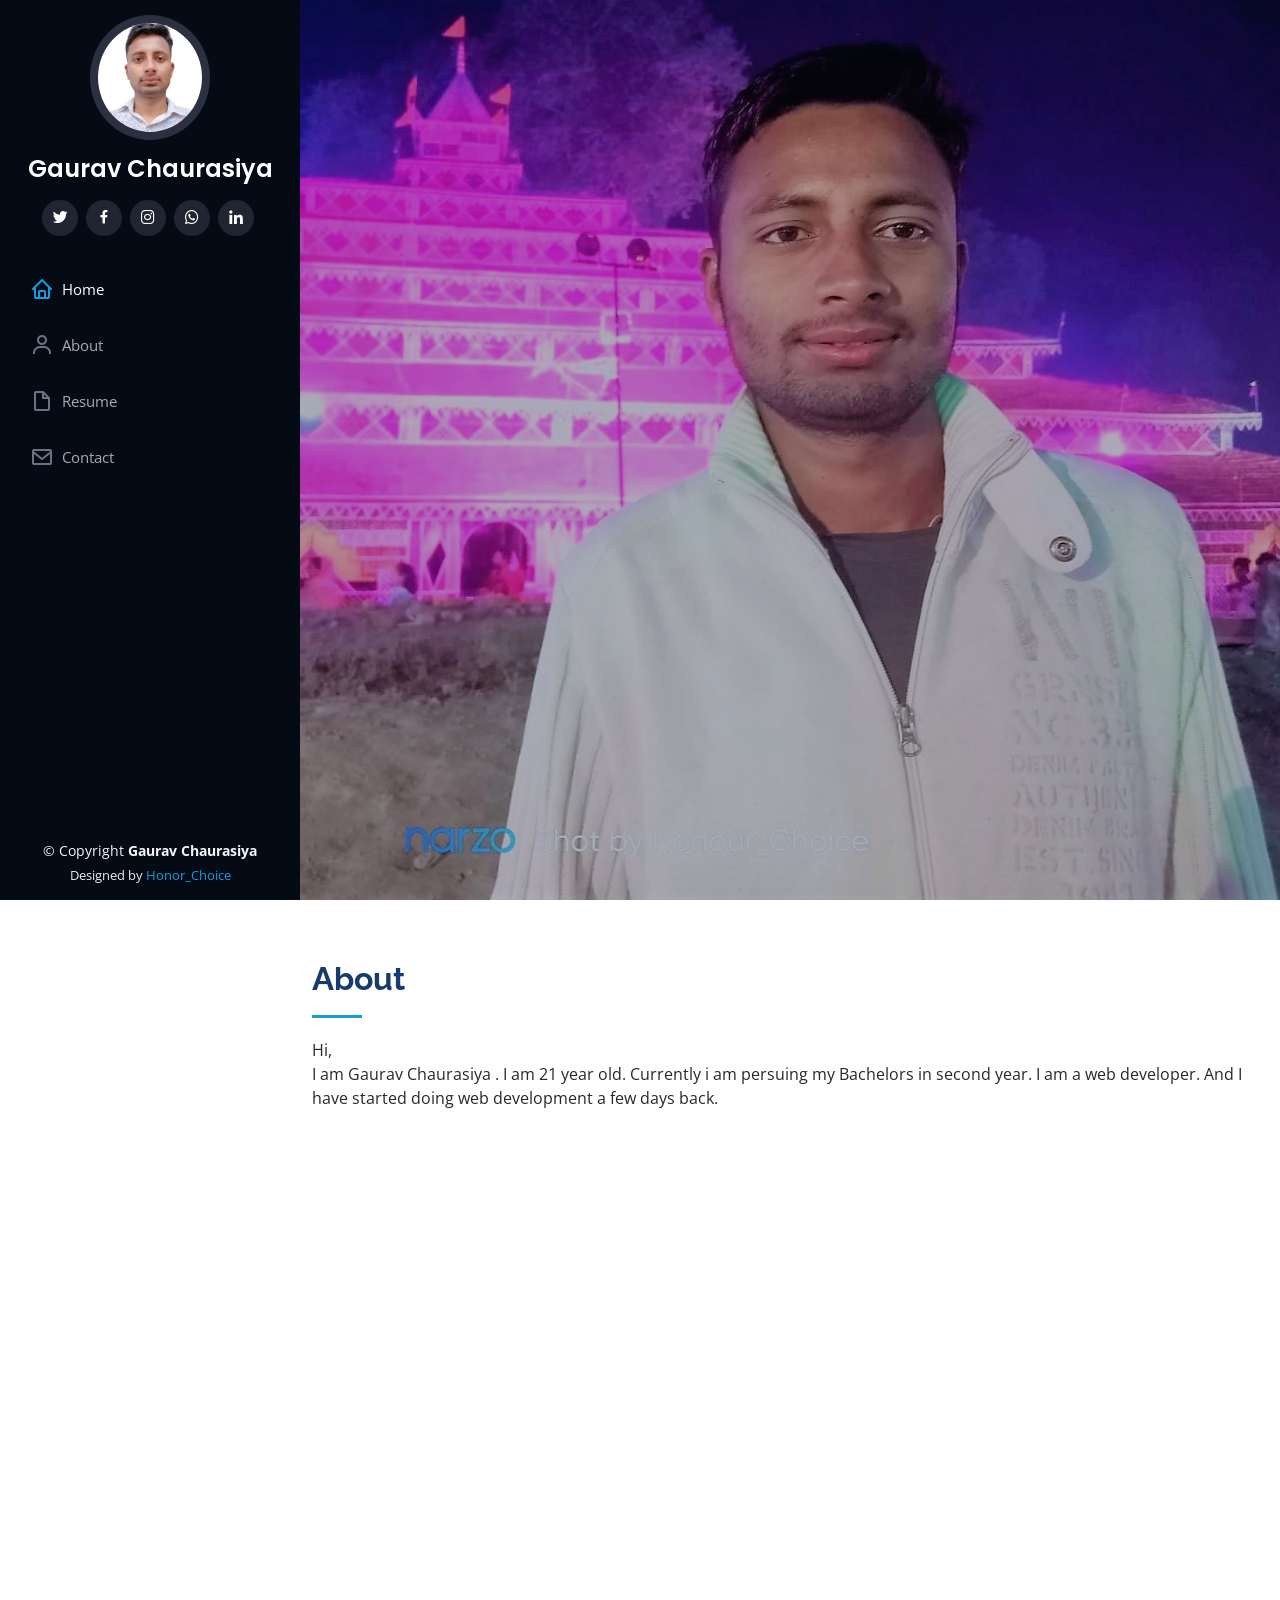
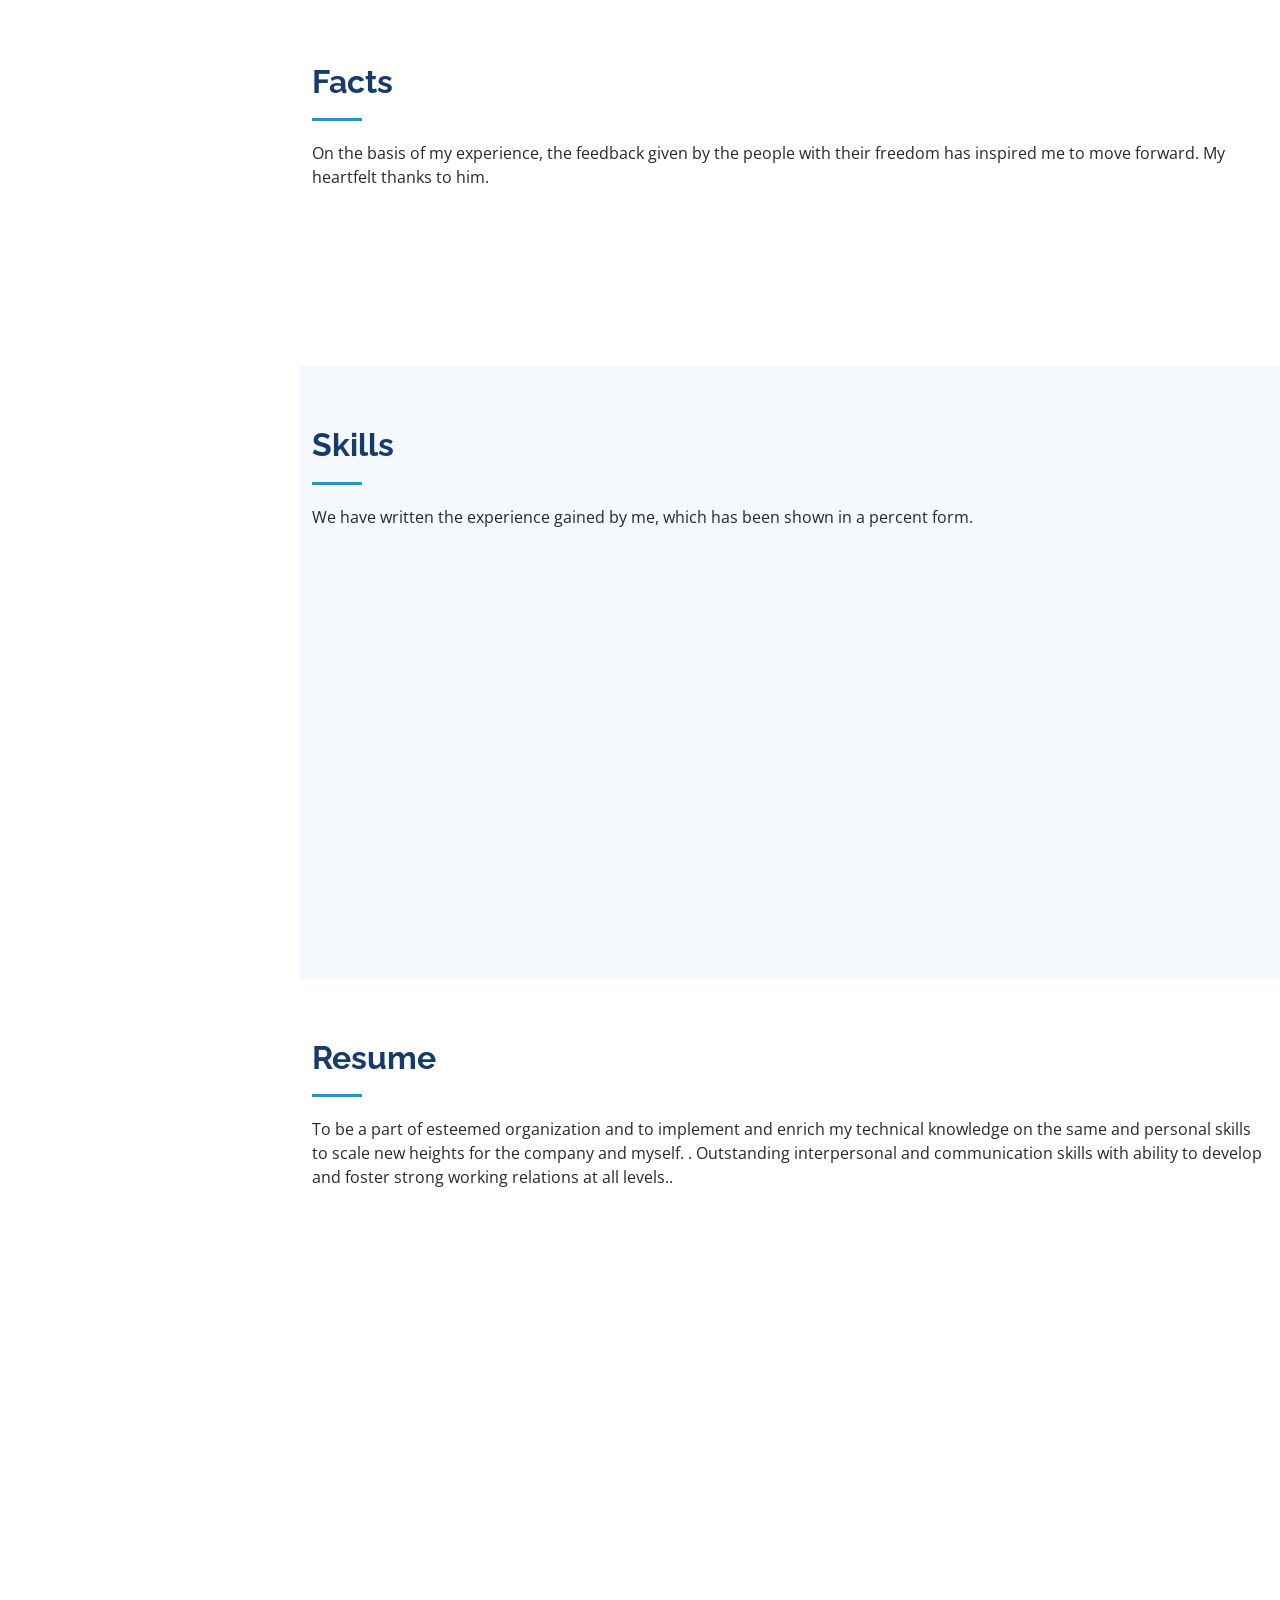
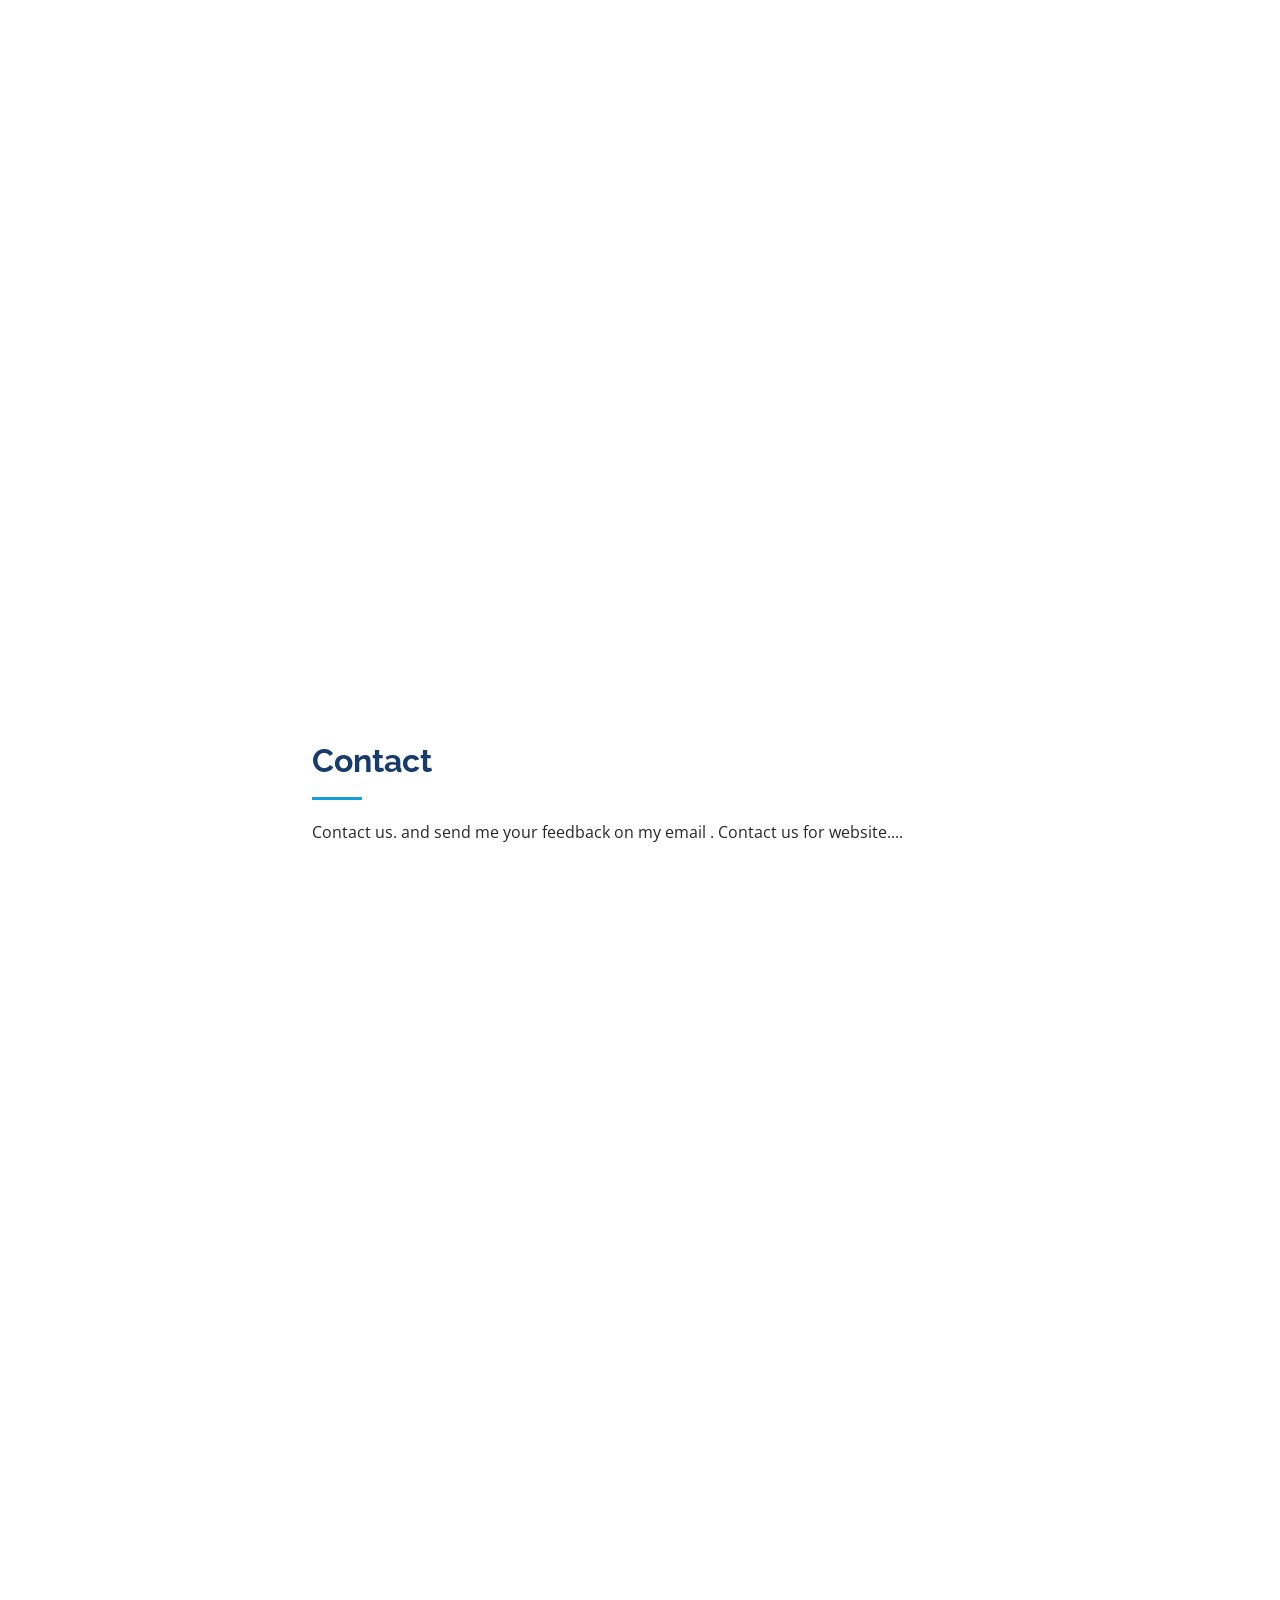
==== commit 0202ff16: "Add files via upload" ====
--- a/index.html
+++ b/index.html
@@ -1,756 +1,597 @@
 <!DOCTYPE html>
 <html lang="en">
-  <head>
-    <meta charset="utf-8" />
-    <meta content="width=device-width, initial-scale=1.0" name="viewport" />
-
-    <title>Gaurav Chaurasiya</title>
-    <meta content="" name="description" />
-    <meta content="" name="keywords" />
-
-    <!-- Favicons -->
-    <link href="assets/img/logo2.png" rel="icon" />
-    <link href="assets/img/logo2.png" rel="apple-touch-icon" />
-
-    <!-- Google Fonts -->
-    <link
-      href="https://fonts.googleapis.com/css?family=Open+Sans:300,300i,400,400i,600,600i,700,700i|Raleway:300,300i,400,400i,500,500i,600,600i,700,700i|Poppins:300,300i,400,400i,500,500i,600,600i,700,700i"
-      rel="stylesheet"
-    />
-
-    <!-- Vendor CSS Files -->
-    <link href="assets/vendor/aos/aos.css" rel="stylesheet" />
-    <link
-      href="assets/vendor/bootstrap/css/bootstrap.min.css"
-      rel="stylesheet"
-    />
-    <link
-      href="assets/vendor/bootstrap-icons/bootstrap-icons.css"
-      rel="stylesheet"
-    />
-    <link href="assets/vendor/boxicons/css/boxicons.min.css" rel="stylesheet" />
-    <link
-      href="assets/vendor/glightbox/css/glightbox.min.css"
-      rel="stylesheet"
-    />
-    <link href="assets/vendor/swiper/swiper-bundle.min.css" rel="stylesheet" />
-
-    <!-- Template Main CSS File -->
-    <link href="assets/css/style.css" rel="stylesheet" />
-  </head>
-
-  <body>
-    <!-- ======= Mobile nav toggle button ======= -->
-    <i class="bi bi-list mobile-nav-toggle d-xl-none"></i>
-
-    <!-- ======= Header ======= -->
-    <header id="header">
-      <div class="d-flex flex-column">
-        <div class="profile">
-          <img
-            src="assets/img/img13.jpg"
-            alt=""
-            class="img-fluid rounded-circle"
-          />
-          <h1 class="text-light"><a href="index.html">Gaurav Chaurasiya</a></h1>
-          <div class="social-links mt-3 text-center">
-            <a
-              href="https://twitter.com/Gauravc32626470?t=MELfF7hLDVynRogantSEvA&s=09"
-              class="twitter"
-              ><i class="bx bxl-twitter"></i
-            ></a>
-            <a
-              href="https://www.facebook.com/gaurav.chaurasiya.2002"
-              class="facebook"
-              ><i class="bx bxl-facebook"></i
-            ></a>
-            <a
-              href="https://www.instagram.com/invites/contact/?i=22bln2pqy5wk&utm_content=cje04uj"
-              class="instagram"
-              ><i class="bx bxl-instagram"></i
-            ></a>
-            <a href="https://wa.me/qr/BV3FPNMVIYZCL1" class="whatsapp"
-              ><i class="bx bxl-whatsapp"></i
-            ></a>
-            <a
-              href="https://www.linkedin.com/in/gauravchaurasiya011"
-              class="linkedin"
-              ><i class="bx bxl-linkedin"></i
-            ></a>
-          </div>
-        </div>
-
-        <nav id="navbar" class="nav-menu navbar">
-          <ul>
-            <li>
-              <a href="#hero" class="nav-link scrollto active"
-                ><i class="bx bx-home"></i> <span>Home</span></a
-              >
-            </li>
-            <li>
-              <a href="#about" class="nav-link scrollto"
-                ><i class="bx bx-user"></i> <span>About</span></a
-              >
-            </li>
-            <li>
-              <a href="#resume" class="nav-link scrollto"
-                ><i class="bx bx-file-blank"></i> <span>Resume</span></a
-              >
-            </li>
-            <li>
-              <a href="#contact" class="nav-link scrollto"
-                ><i class="bx bx-envelope"></i> <span>Contact</span></a
-              >
-            </li>
-          </ul>
-        </nav>
-        <!-- .nav-menu -->
-      </div>
-    </header>
-    <!-- End Header -->
-
-    <!-- ======= Hero Section ======= -->
-    <section
-      id="hero"
-      class="d-flex flex-column justify-content-center align-items-center"
-    >
-      <div class="hero-container" data-aos="fade-right">
-        <h1>Gaurav Chaurasiya</h1>
-        <p>
-          I'm
-          <span
-            class="typed"
-            data-typed-items="Designer, Developer, Freelancer, Programmer"
-          ></span>
-        </p>
+
+<head>
+  <meta charset="utf-8" />
+  <meta content="width=device-width, initial-scale=1.0" name="viewport" />
+
+  <title>Gaurav Chaurasiya</title>
+  <meta content="" name="description" />
+  <meta content="" name="keywords" />
+
+  <!-- Favicons -->
+  <link href="assets/img/logo2.png" rel="icon" />
+  <link href="assets/img/logo2.png" rel="apple-touch-icon" />
+
+  <!-- Google Fonts -->
+  <link
+    href="https://fonts.googleapis.com/css?family=Open+Sans:300,300i,400,400i,600,600i,700,700i|Raleway:300,300i,400,400i,500,500i,600,600i,700,700i|Poppins:300,300i,400,400i,500,500i,600,600i,700,700i"
+    rel="stylesheet" />
+
+  <!-- Vendor CSS Files -->
+  <link href="assets/vendor/aos/aos.css" rel="stylesheet" />
+  <link href="assets/vendor/bootstrap/css/bootstrap.min.css" rel="stylesheet" />
+  <link href="assets/vendor/bootstrap-icons/bootstrap-icons.css" rel="stylesheet" />
+  <link href="assets/vendor/boxicons/css/boxicons.min.css" rel="stylesheet" />
+  <link href="assets/vendor/glightbox/css/glightbox.min.css" rel="stylesheet" />
+  <link href="assets/vendor/swiper/swiper-bundle.min.css" rel="stylesheet" />
+
+  <!-- Template Main CSS File -->
+  <link href="assets/css/style.css" rel="stylesheet" />
+</head>
+
+<body>
+  <!-- ======= Mobile nav toggle button ======= -->
+  <i class="bi bi-list mobile-nav-toggle d-xl-none"></i>
+
+  <!-- ======= Header ======= -->
+  <header id="header">
+    <div class="d-flex flex-column">
+      <div class="profile">
+        <img src="assets/img/img13.jpg" alt="" class="img-fluid rounded-circle" />
+        <h1 class="text-light"><a href="index.html">Gaurav Chaurasiya</a></h1>
+        <div class="social-links mt-3 text-center">
+          <a href="https://twitter.com/Gauravc32626470?t=MELfF7hLDVynRogantSEvA&s=09" class="twitter"><i
+              class="bx bxl-twitter"></i></a>
+          <a href="https://www.facebook.com/gaurav.chaurasiya.2002" class="facebook"><i class="bx bxl-facebook"></i></a>
+          <a href="https://www.instagram.com/invites/contact/?i=22bln2pqy5wk&utm_content=cje04uj" class="instagram"><i
+              class="bx bxl-instagram"></i></a>
+          <a href="https://wa.me/qr/BV3FPNMVIYZCL1" class="whatsapp"><i class="bx bxl-whatsapp"></i></a>
+          <a href="https://www.linkedin.com/in/gauravchaurasiya011" class="linkedin"><i class="bx bxl-linkedin"></i></a>
+        </div>
+      </div>
+
+      <nav id="navbar" class="nav-menu navbar">
+        <ul>
+          <li>
+            <a href="#hero" class="nav-link scrollto active"><i class="bx bx-home"></i> <span>Home</span></a>
+          </li>
+          <li>
+            <a href="#about" class="nav-link scrollto"><i class="bx bx-user"></i> <span>About</span></a>
+          </li>
+          <li>
+            <a href="#resume" class="nav-link scrollto"><i class="bx bx-file-blank"></i> <span>Resume</span></a>
+          </li>
+          <li>
+            <a href="#contact" class="nav-link scrollto"><i class="bx bx-envelope"></i> <span>Contact</span></a>
+          </li>
+        </ul>
+      </nav>
+      <!-- .nav-menu -->
+    </div>
+  </header>
+  <!-- End Header -->
+
+  <!-- ======= Hero Section ======= -->
+  <section id="hero" class="d-flex flex-column justify-content-center align-items-center">
+    <div class="hero-container" data-aos="fade-right">
+      <h1>Gaurav Chaurasiya</h1>
+      <p>
+        I'm
+        <span class="typed" data-typed-items="Designer, Developer, Freelancer, Programmer"></span>
+      </p>
+    </div>
+  </section>
+  <!-- End Hero -->
+
+  <main id="main">
+    <!-- ======= About Section ======= -->
+    <section id="about" class="about">
+      <div class="container">
+        <div class="section-title">
+          <h2>About</h2>
+          <p>
+            Hi, <br> I am <span color="blue">Gaurav Chaurasiya</span> . I am 21 year
+            old. Currently i am persuing my Bachelors in second year. I am a
+            web developer. And I have started doing web development a few days
+            back.
+          </p>
+        </div>
+
+        <div class="row">
+          <div class="col-lg-4" data-aos="fade-right">
+            <img src="assets/img/img10.jpg" class="img-fluid" alt="" />
+          </div>
+          <div class="col-lg-8 pt-4 pt-lg-0 content" data-aos="fade-left">
+            <h3>Software Developer </h3>
+            <h3 style="font-size: medium;">Web Developer &amp; Android Developer</h3>
+            <p class="fst-italic">
+              I am telling about myself and I have shared my education and
+              experience. These details are clear.
+            </p>
+            <div class="row">
+              <div class="col-lg-6">
+                <ul>
+                  <li>
+                    <i class="bi bi-chevron-right"></i>
+                    <strong>Birthday:</strong> <span>01 Nov 2002</span>
+                  </li>
+                  <li>
+                    <i class="bi bi-chevron-right"></i>
+                    <strong>Website:</strong> <span>www.gauravdeveloper.online</span>
+                  </li>
+                  <li>
+                    <i class="bi bi-chevron-right"></i>
+                    <strong>Phone:</strong> <span>+91 7084424539</span>
+                  </li>
+                  <li>
+                    <i class="bi bi-chevron-right"></i>
+                    <strong>City:</strong>
+                    <span>Kanpur Nagar U.P, India</span>
+                  </li>
+                </ul>
+              </div>
+              <div class="col-lg-6">
+                <ul>
+                  <li>
+                    <i class="bi bi-chevron-right"></i> <strong>Age:</strong>
+                    <span>21</span>
+                  </li>
+                  <li>
+                    <i class="bi bi-chevron-right"></i>
+                    <strong>Degree:</strong>
+                    <span>Bachelor of Technology</span>
+                  </li>
+                  <li>
+                    <i class="bi bi-chevron-right"></i>
+                    <strong>Email:</strong>
+                    <span>gauravchaurasiya011@gmail.com</span>
+                  </li>
+                  <li>
+                    <i class="bi bi-chevron-right"></i>
+                    <strong>Freelance:</strong> <span>Available</span>
+                  </li>
+                </ul>
+              </div>
+            </div>
+            <p>
+              To be a part of esteemed organization and to implement and
+              enrich my technical knowledge on the same and personal skills to
+              scale new heights for the company and myself. . Outstanding
+              interpersonal and communication skills with ability to develop
+              and foster strong working relations at all levels.
+            </p>
+          </div>
+        </div>
       </div>
     </section>
-    <!-- End Hero -->
-
-    <main id="main">
-      <!-- ======= About Section ======= -->
-      <section id="about" class="about">
-        <div class="container">
-          <div class="section-title">
-            <h2>About</h2>
-            <p>
-              Hi,I am <span color="blue">Gaurav Chaurasiya</span> . I am 20 year
-              old. Currently i am persuing my Bachelors in second year. I am a
-              web developer. And I have started doing web development a few days
-              back.
-            </p>
-          </div>
-
-          <div class="row">
-            <div class="col-lg-4" data-aos="fade-right">
-              <img src="assets/img/picc.jpeg" class="img-fluid" alt="" />
-            </div>
-            <div class="col-lg-8 pt-4 pt-lg-0 content" data-aos="fade-left">
-              <h3>Software, Web Developer &amp; Android Developer</h3>
-              <p class="fst-italic">
-                I am telling about myself and I have shared my education and
-                experience. These details are clear.
+    <!-- End About Section -->
+
+    <!-- ======= Facts Section ======= -->
+    <section id="facts" class="facts">
+      <div class="container">
+        <div class="section-title">
+          <h2>Facts</h2>
+          <p>
+            On the basis of my experience, the feedback given by the people
+            with their freedom has inspired me to move forward. My heartfelt
+            thanks to him.
+          </p>
+        </div>
+
+        <div class="row no-gutters">
+          <div class="col-lg-3 col-md-6 d-md-flex align-items-md-stretch" data-aos="fade-up">
+            <div class="count-box">
+              <i class="bi bi-emoji-smile"></i>
+              <span data-purecounter-start="0" data-purecounter-end="20" data-purecounter-duration="1"
+                class="purecounter"></span>
+              <p><strong>Happy Clients</strong></p>
+            </div>
+          </div>
+
+          <div class="col-lg-3 col-md-6 d-md-flex align-items-md-stretch" data-aos="fade-up" data-aos-delay="100">
+            <div class="count-box">
+              <i class="bi bi-journal-richtext"></i>
+              <span data-purecounter-start="0" data-purecounter-end="4" data-purecounter-duration="1"
+                class="purecounter"></span>
+              <p><strong>Projects</strong></p>
+            </div>
+          </div>
+
+          <div class="col-lg-3 col-md-6 d-md-flex align-items-md-stretch" data-aos="fade-up" data-aos-delay="200">
+            <div class="count-box">
+              <i class="bi bi-headset"></i>
+              <span data-purecounter-start="0" data-purecounter-end="15" data-purecounter-duration="1"
+                class="purecounter"></span>
+              <p><strong>Hours Of Support</strong></p>
+            </div>
+          </div>
+
+          <div class="col-lg-3 col-md-6 d-md-flex align-items-md-stretch" data-aos="fade-up" data-aos-delay="300">
+            <div class="count-box">
+              <i class="bi bi-people"></i>
+              <span data-purecounter-start="0" data-purecounter-end="1" data-purecounter-duration="1"
+                class="purecounter"></span>
+              <p><strong>Hard Workers</strong></p>
+            </div>
+          </div>
+        </div>
+      </div>
+    </section>
+    <!-- End Facts Section -->
+
+    <!-- ======= Skills Section ======= -->
+    <section id="skills" class="skills section-bg">
+      <div class="container">
+        <div class="section-title">
+          <h2>Skills</h2>
+          <p>
+            We have written the experience gained by me, which has been shown
+            in a percent form.
+          </p>
+        </div>
+
+        <div class="row skills-content">
+          <div class="col-lg-6" data-aos="fade-up">
+            <div class="progress">
+              <span class="skill">HTML <i class="val">100%</i></span>
+              <div class="progress-bar-wrap">
+                <div class="progress-bar" role="progressbar" aria-valuenow="100" aria-valuemin="0" aria-valuemax="100">
+                </div>
+              </div>
+            </div>
+
+            <div class="progress">
+              <span class="skill">CSS <i class="val">90%</i></span>
+              <div class="progress-bar-wrap">
+                <div class="progress-bar" role="progressbar" aria-valuenow="90" aria-valuemin="0" aria-valuemax="100">
+                </div>
+              </div>
+            </div>
+
+            <div class="progress">
+              <span class="skill">JavaScript <i class="val">50%</i></span>
+              <div class="progress-bar-wrap">
+                <div class="progress-bar" role="progressbar" aria-valuenow="75" aria-valuemin="0" aria-valuemax="100">
+                </div>
+              </div>
+            </div>
+
+            <div class="progress">
+              <span class="skill">Java Core<i class="val">80%</i></span>
+              <div class="progress-bar-wrap">
+                <div class="progress-bar" role="progressbar" aria-valuenow="75" aria-valuemin="0" aria-valuemax="100">
+                </div>
+              </div>
+            </div>
+
+            <div class="progress">
+              <span class="skill">Spring Boot<i class="val">60%</i></span>
+              <div class="progress-bar-wrap">
+                <div class="progress-bar" role="progressbar" aria-valuenow="75" aria-valuemin="0" aria-valuemax="100">
+                </div>
+              </div>
+            </div>
+            <div class="progress">
+              <span class="skill">Android App developer<i class="val">70%</i></span>
+              <div class="progress-bar-wrap">
+                <div class="progress-bar" role="progressbar" aria-valuenow="75" aria-valuemin="0" aria-valuemax="100">
+                </div>
+              </div>
+            </div>
+
+          </div>
+
+          <div class="col-lg-6" data-aos="fade-up" data-aos-delay="100">
+            <div class="progress">
+              <span class="skill">Spring<i class="val">60%</i></span>
+              <div class="progress-bar-wrap">
+                <div class="progress-bar" role="progressbar" aria-valuenow="80" aria-valuemin="0" aria-valuemax="100">
+                </div>
+              </div>
+            </div>
+
+            <div class="progress">
+              <span class="skill">MS SQL<i class="val">90%</i></span>
+              <div class="progress-bar-wrap">
+                <div class="progress-bar" role="progressbar" aria-valuenow="90" aria-valuemin="0" aria-valuemax="100">
+                </div>
+              </div>
+            </div>
+
+            <div class="progress">
+              <span class="skill">My SQL<i class="val">80%</i></span>
+              <div class="progress-bar-wrap">
+                <div class="progress-bar" role="progressbar" aria-valuenow="55" aria-valuemin="0" aria-valuemax="100">
+                </div>
+              </div>
+            </div>
+
+            <div class="progress">
+              <span class="skill">Asp.net With MVC<i class="val">80%</i></span>
+              <div class="progress-bar-wrap">
+                <div class="progress-bar" role="progressbar" aria-valuenow="90" aria-valuemin="0" aria-valuemax="100">
+                </div>
+              </div>
+            </div>
+
+            <div class="progress">
+              <span class="skill">C#<i class="val">70%</i></span>
+              <div class="progress-bar-wrap">
+                <div class="progress-bar" role="progressbar" aria-valuenow="90" aria-valuemin="0" aria-valuemax="100">
+                </div>
+              </div>
+            </div>
+            <div class="progress">
+              <span class="skill">Kotlin<i class="val">60%</i></span>
+              <div class="progress-bar-wrap">
+                <div class="progress-bar" role="progressbar" aria-valuenow="75" aria-valuemin="0" aria-valuemax="100">
+                </div>
+              </div>
+            </div>
+          </div>
+        </div>
+      </div>
+    </section>
+    <!-- End Skills Section -->
+
+    <!-- ======= Resume Section ======= -->
+    <section id="resume" class="resume">
+      <div class="container">
+        <div class="section-title">
+          <h2>Resume</h2>
+          <p>
+            To be a part of esteemed organization and to implement and enrich
+            my technical knowledge on the same and personal skills to scale
+            new heights for the company and myself. . Outstanding
+            interpersonal and communication skills with ability to develop and
+            foster strong working relations at all levels..
+          </p>
+        </div>
+
+        <div class="row">
+          <div class="col-lg-6" data-aos="fade-up">
+            <h3 class="resume-title">Sumary</h3>
+            <div class="resume-item pb-0">
+              <h4>Gaurav Chaurasiya</h4>
+              <p>
+                <em>Innovative and deadline-driven Web Designer with 1+ year of
+                  experience designing and developing user-centered web
+                  development material from initial concept to final, polished
+                  deliverable.</em>
               </p>
+              <ul>
+                <li>Work From Home , Kanpur Nagar</li>
+                <li>+91 7084424539</li>
+                <li>gauravchaurasiya011@gmail.com</li>
+              </ul>
+            </div>
+
+            <h3 class="resume-title">Education</h3>
+            <div class="resume-item">
+              <h4>B.tech &amp; Bachelor of Technology</h4>
+              <h5>2022 - 2025</h5>
+              <p><em>A I T , Uttar Pradesh, India</em></p>
+              <p>
+                I am doing B.Tech in computer science (Artificial intelligence and machine learning) from AIT college.
+                And I
+                also do web development.
+              </p>
+            </div>
+            <div class="resume-item">
+              <h4>Diploma &amp; Computer Science</h4>
+              <h5>2019 - 2022</h5>
+              <p>
+                <em>Goverment Polytechnic Unnao, Uttar Pradesh, India</em>
+              </p>
+              <p>
+                I have completed Diploma in Computer Science and I have also
+                worked on many projects.
+              </p>
+            </div>
+          </div>
+          <div class="col-lg-6" data-aos="fade-up" data-aos-delay="100">
+            <h3 class="resume-title">Professional Experience</h3>
+            <div class="resume-item">
+              <h4>Software Developer</h4>
+              <h5>2023 - Present</h5>
+              <p style="color: blue;"><em>Dataman Computer System</em></p>
+              <p><em>Work from office, Kanpur Nagar</em></p>
+              <ul>
+                <li>
+                  Work on Spring Projects, Jasper Reports, and Database Management.
+                </li>
+                <li>
+                  Working with the team on the design, development and implementation of backend logic,
+                  fundamentals and production communication materials.
+                </li>
+              </ul>
+            </div>
+            <div class="resume-item">
+              <h4>Android &amp; Web Developer</h4>
+              <h5>2019 - Present</h5>
+              <p><em>Work From Home,Uttar Pradesh, India</em></p>
+              <ul>
+                <li>
+                  Lead in the design, development, and implementation of the
+                  graphic, layout, and production communication materials
+                </li>
+                <li>
+                  Supervise the assessment of all web materials in order to
+                  ensure quality and accuracy of the design
+                </li>
+              </ul>
+            </div>
+            <div class="resume-item">
+              <h4>Internship</h4>
+              <h5>2019 - 2020</h5>
+              <p><em>B T P S,Uttar Pradesh, India</em></p>
+              <ul>
+                <li>
+                  we have developed frontend . and build pure responctive web
+                  pages
+                </li>
+                <li>
+                  Managed up to 1 projects or tasks at a given time while
+                  under pressure
+                </li>
+                <li>
+                  Recommended and consulted with teachers on the most
+                  appropriate Website design
+                </li>
+                <li>Created 4+ websites. Created many more webpages.</li>
+              </ul>
+            </div>
+          </div>
+        </div>
+      </div>
+    </section>
+    <!-- End Resume Section -->
+    <!-- ======= Contact Section ======= -->
+    <section id="contact" class="contact">
+      <div class="container">
+        <div class="section-title">
+          <h2>Contact</h2>
+          <p>
+            Contact us. and send me your feedback on my email . Contact us for
+            website....
+          </p>
+        </div>
+
+        <div class="row" data-aos="fade-in">
+          <div class="col-lg-5 d-flex align-items-stretch">
+            <div class="info">
+              <div class="address">
+                <i class="bi bi-geo-alt"></i>
+                <h4>Location:</h4>
+                <p>Chaubepur Kanpur Nagar,India ,Pin 209203</p>
+              </div>
+
+              <div class="email">
+                <i class="bi bi-envelope"></i>
+                <h4>Email:</h4>
+                <p>gauravchaurasiya011@gmail.com</p>
+              </div>
+
+              <div class="phone">
+                <i class="bi bi-phone"></i>
+                <h4>Call:</h4>
+                <p>+91 7084424539</p>
+              </div>
+
+              <iframe
+                src="https://www.google.com/maps/embed?pb=!1m18!1m12!1m3!1d14008.581497811094!2d80.18786518052572!3d26.610934732133995!2m3!1f0!2f0!3f0!3m2!1i1024!2i768!4f13.1!3m3!1m2!1s0x399c318f881b4425%3A0x4d039dde51bac242!2sChaubepur%20Pankhan%2C%20Uttar%20Pradesh%20209203!5e1!3m2!1sen!2sin!4v1664643092940!5m2!1sen!2sin"
+                frameborder="0" style="border: 0; width: 100%; height: 290px" allowfullscreen></iframe>
+            </div>
+          </div>
+
+          <div class="col-lg-7 mt-5 mt-lg-0 d-flex align-items-stretch">
+            <form onsubmit="Mail(); reset(); return false;">
               <div class="row">
-                <div class="col-lg-6">
-                  <ul>
-                    <li>
-                      <i class="bi bi-chevron-right"></i>
-                      <strong>Birthday:</strong> <span>01 NOV 2002</span>
-                    </li>
-                    <li>
-                      <i class="bi bi-chevron-right"></i>
-                      <strong>Website:</strong> <span>www.gauravchaurasiya.in.net</span>
-                    </li>
-                    <li>
-                      <i class="bi bi-chevron-right"></i>
-                      <strong>Phone:</strong> <span>+91 7084424539</span>
-                    </li>
-                    <li>
-                      <i class="bi bi-chevron-right"></i>
-                      <strong>City:</strong>
-                      <span>Kanpur Nagar U.P, India</span>
-                    </li>
-                  </ul>
-                </div>
-                <div class="col-lg-6">
-                  <ul>
-                    <li>
-                      <i class="bi bi-chevron-right"></i> <strong>Age:</strong>
-                      <span>20</span>
-                    </li>
-                    <li>
-                      <i class="bi bi-chevron-right"></i>
-                      <strong>Degree:</strong>
-                      <span>Bachelor of Technology</span>
-                    </li>
-                    <li>
-                      <i class="bi bi-chevron-right"></i>
-                      <strong>Email:</strong>
-                      <span>gauravchaurasiya011@gmail.com</span>
-                    </li>
-                    <li>
-                      <i class="bi bi-chevron-right"></i>
-                      <strong>Freelance:</strong> <span>Available</span>
-                    </li>
-                  </ul>
-                </div>
-              </div>
-              <p>
-                To be a part of esteemed organization and to implement and
-                enrich my technical knowledge on the same and personal skills to
-                scale new heights for the company and myself. . Outstanding
-                interpersonal and communication skills with ability to develop
-                and foster strong working relations at all levels.
-              </p>
-            </div>
-          </div>
-        </div>
-      </section>
-      <!-- End About Section -->
-
-      <!-- ======= Facts Section ======= -->
-      <section id="facts" class="facts">
-        <div class="container">
-          <div class="section-title">
-            <h2>Facts</h2>
-            <p>
-              On the basis of my experience, the feedback given by the people
-              with their freedom has inspired me to move forward. My heartfelt
-              thanks to him.
-            </p>
-          </div>
-
-          <div class="row no-gutters">
-            <div
-              class="col-lg-3 col-md-6 d-md-flex align-items-md-stretch"
-              data-aos="fade-up"
-            >
-              <div class="count-box">
-                <i class="bi bi-emoji-smile"></i>
-                <span
-                  data-purecounter-start="0"
-                  data-purecounter-end="20"
-                  data-purecounter-duration="1"
-                  class="purecounter"
-                ></span>
-                <p><strong>Happy Clients</strong></p>
-              </div>
-            </div>
-
-            <div
-              class="col-lg-3 col-md-6 d-md-flex align-items-md-stretch"
-              data-aos="fade-up"
-              data-aos-delay="100"
-            >
-              <div class="count-box">
-                <i class="bi bi-journal-richtext"></i>
-                <span
-                  data-purecounter-start="0"
-                  data-purecounter-end="4"
-                  data-purecounter-duration="1"
-                  class="purecounter"
-                ></span>
-                <p><strong>Projects</strong></p>
-              </div>
-            </div>
-
-            <div
-              class="col-lg-3 col-md-6 d-md-flex align-items-md-stretch"
-              data-aos="fade-up"
-              data-aos-delay="200"
-            >
-              <div class="count-box">
-                <i class="bi bi-headset"></i>
-                <span
-                  data-purecounter-start="0"
-                  data-purecounter-end="15"
-                  data-purecounter-duration="1"
-                  class="purecounter"
-                ></span>
-                <p><strong>Hours Of Support</strong></p>
-              </div>
-            </div>
-
-            <div
-              class="col-lg-3 col-md-6 d-md-flex align-items-md-stretch"
-              data-aos="fade-up"
-              data-aos-delay="300"
-            >
-              <div class="count-box">
-                <i class="bi bi-people"></i>
-                <span
-                  data-purecounter-start="0"
-                  data-purecounter-end="1"
-                  data-purecounter-duration="1"
-                  class="purecounter"
-                ></span>
-                <p><strong>Hard Workers</strong></p>
-              </div>
-            </div>
-          </div>
-        </div>
-      </section>
-      <!-- End Facts Section -->
-
-      <!-- ======= Skills Section ======= -->
-      <section id="skills" class="skills section-bg">
-        <div class="container">
-          <div class="section-title">
-            <h2>Skills</h2>
-            <p>
-              We have written the experience gained by me, which has been shown
-              in a percent form.
-            </p>
-          </div>
-
-          <div class="row skills-content">
-            <div class="col-lg-6" data-aos="fade-up">
-              <div class="progress">
-                <span class="skill">HTML <i class="val">100%</i></span>
-                <div class="progress-bar-wrap">
-                  <div
-                    class="progress-bar"
-                    role="progressbar"
-                    aria-valuenow="100"
-                    aria-valuemin="0"
-                    aria-valuemax="100"
-                  ></div>
-                </div>
-              </div>
-
-              <div class="progress">
-                <span class="skill">CSS <i class="val">90%</i></span>
-                <div class="progress-bar-wrap">
-                  <div
-                    class="progress-bar"
-                    role="progressbar"
-                    aria-valuenow="90"
-                    aria-valuemin="0"
-                    aria-valuemax="100"
-                  ></div>
-                </div>
-              </div>
-
-              <div class="progress">
-                <span class="skill">JavaScript <i class="val">50%</i></span>
-                <div class="progress-bar-wrap">
-                  <div
-                    class="progress-bar"
-                    role="progressbar"
-                    aria-valuenow="75"
-                    aria-valuemin="0"
-                    aria-valuemax="100"
-                  ></div>
-                </div>
-              </div>
-
-              <div class="progress">
-                <span class="skill">Java Core<i class="val">80%</i></span>
-                <div class="progress-bar-wrap">
-                  <div
-                    class="progress-bar"
-                    role="progressbar"
-                    aria-valuenow="75"
-                    aria-valuemin="0"
-                    aria-valuemax="100"
-                  ></div>
-                </div>
-              </div>
-
-              <div class="progress">
-                <span class="skill">Spring Boot<i class="val">60%</i></span>
-                <div class="progress-bar-wrap">
-                  <div
-                    class="progress-bar"
-                    role="progressbar"
-                    aria-valuenow="75"
-                    aria-valuemin="0"
-                    aria-valuemax="100"
-                  ></div>
-                </div>
-              </div>
-              <div class="progress">
-                <span class="skill">Android App developer<i class="val">70%</i></span>
-                <div class="progress-bar-wrap">
-                  <div
-                    class="progress-bar"
-                    role="progressbar"
-                    aria-valuenow="75"
-                    aria-valuemin="0"
-                    aria-valuemax="100"
-                  ></div>
-                </div>
-              </div>
-
-            </div>
-
-            <div class="col-lg-6" data-aos="fade-up" data-aos-delay="100">
-              <div class="progress">
-                <span class="skill">Spring<i class="val">60%</i></span>
-                <div class="progress-bar-wrap">
-                  <div
-                    class="progress-bar"
-                    role="progressbar"
-                    aria-valuenow="80"
-                    aria-valuemin="0"
-                    aria-valuemax="100"
-                  ></div>
-                </div>
-              </div>
-
-              <div class="progress">
-                <span class="skill">MS SQL<i class="val">90%</i></span>
-                <div class="progress-bar-wrap">
-                  <div
-                    class="progress-bar"
-                    role="progressbar"
-                    aria-valuenow="90"
-                    aria-valuemin="0"
-                    aria-valuemax="100"
-                  ></div>
-                </div>
-              </div>
-
-              <div class="progress">
-                <span class="skill">My SQL<i class="val">80%</i></span>
-                <div class="progress-bar-wrap">
-                  <div
-                    class="progress-bar"
-                    role="progressbar"
-                    aria-valuenow="55"
-                    aria-valuemin="0"
-                    aria-valuemax="100"
-                  ></div>
-                </div>
-              </div>
-
-              <div class="progress">
-                <span class="skill"
-                  >Asp.net With MVC<i class="val">80%</i></span
-                >
-                <div class="progress-bar-wrap">
-                  <div
-                    class="progress-bar"
-                    role="progressbar"
-                    aria-valuenow="90"
-                    aria-valuemin="0"
-                    aria-valuemax="100"
-                  ></div>
-                </div>
-              </div>
-
-              <div class="progress">
-                <span class="skill">C#<i class="val">70%</i></span>
-                <div class="progress-bar-wrap">
-                  <div
-                    class="progress-bar"
-                    role="progressbar"
-                    aria-valuenow="90"
-                    aria-valuemin="0"
-                    aria-valuemax="100"
-                  ></div>
-                </div>
-              </div>
-              <div class="progress">
-                <span class="skill">Kotlin<i class="val">60%</i></span>
-                <div class="progress-bar-wrap">
-                  <div
-                    class="progress-bar"
-                    role="progressbar"
-                    aria-valuenow="75"
-                    aria-valuemin="0"
-                    aria-valuemax="100"
-                  ></div>
-                </div>
-              </div>
-            </div>
-          </div>
-        </div>
-      </section>
-      <!-- End Skills Section -->
-
-      <!-- ======= Resume Section ======= -->
-      <section id="resume" class="resume">
-        <div class="container">
-          <div class="section-title">
-            <h2>Resume</h2>
-            <p>
-              To be a part of esteemed organization and to implement and enrich
-              my technical knowledge on the same and personal skills to scale
-              new heights for the company and myself. . Outstanding
-              interpersonal and communication skills with ability to develop and
-              foster strong working relations at all levels..
-            </p>
-          </div>
-
-          <div class="row">
-            <div class="col-lg-6" data-aos="fade-up">
-              <h3 class="resume-title">Sumary</h3>
-              <div class="resume-item pb-0">
-                <h4>Gaurav Chaurasiya</h4>
-                <p>
-                  <em
-                    >Innovative and deadline-driven Web Designer with 1+ year of
-                    experience designing and developing user-centered web
-                    development material from initial concept to final, polished
-                    deliverable.</em
-                  >
-                </p>
-                <ul>
-                  <li>Work From Home , Kanpur Nagar</li>
-                  <li>+91 7084424539</li>
-                  <li>gauravchaurasiya011@gmail.com</li>
-                </ul>
-              </div>
-
-              <h3 class="resume-title">Education</h3>
-              <div class="resume-item">
-                <h4>B.tech &amp; Bachelor of Technology</h4>
-                <h5>2022 - 2025</h5>
-                <p><em>A I T , Uttar Pradesh, India</em></p>
-                <p>
-                  I am doing B.Tech in computer science from AITH college. And I
-                  also do web development.
-                </p>
-              </div>
-              <div class="resume-item">
-                <h4>Diploma &amp; Computer Science</h4>
-                <h5>2019 - 2022</h5>
-                <p>
-                  <em>Goverment Polytechnic Unnao, Uttar Pradesh, India</em>
-                </p>
-                <p>
-                  I have completed Diploma in Computer Science and I have also
-                  worked on many projects.
-                </p>
-              </div>
-            </div>
-            <div class="col-lg-6" data-aos="fade-up" data-aos-delay="100">
-              <h3 class="resume-title">Professional Experience</h3>
-              <div class="resume-item">
-                <h4>Junior Web Developer</h4>
-                <h5>2019 - Present</h5>
-                <p><em>Work From Home,Uttar Pradesh, India</em></p>
-                <ul>
-                  <li>
-                    Lead in the design, development, and implementation of the
-                    graphic, layout, and production communication materials
-                  </li>
-                  <li>
-                    Delegate tasks to the 3 members of the design team and
-                    provide counsel on all aspects of the project.
-                  </li>
-                  <li>
-                    Supervise the assessment of all web materials in order to
-                    ensure quality and accuracy of the design
-                  </li>
-                </ul>
-              </div>
-              <div class="resume-item">
-                <h4>Internship</h4>
-                <h5>2019 - 2020</h5>
-                <p><em>B T P S,Uttar Pradesh, India</em></p>
-                <ul>
-                  <li>
-                    we have developed frontend . and build pure responctive web
-                    pages
-                  </li>
-                  <li>
-                    Managed up to 1 projects or tasks at a given time while
-                    under pressure
-                  </li>
-                  <li>
-                    Recommended and consulted with teachers on the most
-                    appropriate Website design
-                  </li>
-                  <li>Created 4+ websites. Created many more webpages.</li>
-                </ul>
-              </div>
-            </div>
-          </div>
-        </div>
-      </section>
-      <!-- End Resume Section -->
-      <!-- ======= Contact Section ======= -->
-      <section id="contact" class="contact">
-        <div class="container">
-          <div class="section-title">
-            <h2>Contact</h2>
-            <p>
-              Contact us. and send me your feedback on my email . Contact us for
-              website....
-            </p>
-          </div>
-
-          <div class="row" data-aos="fade-in">
-            <div class="col-lg-5 d-flex align-items-stretch">
-              <div class="info">
-                <div class="address">
-                  <i class="bi bi-geo-alt"></i>
-                  <h4>Location:</h4>
-                  <p>Chaubepur Kanpur Nagar,India ,Pin 209203</p>
-                </div>
-
-                <div class="email">
-                  <i class="bi bi-envelope"></i>
-                  <h4>Email:</h4>
-                  <p>gauravchaurasiya011@gmail.com</p>
-                </div>
-
-                <div class="phone">
-                  <i class="bi bi-phone"></i>
-                  <h4>Call:</h4>
-                  <p>+91 7084424539</p>
-                </div>
-
-                <iframe
-                  src="https://www.google.com/maps/embed?pb=!1m18!1m12!1m3!1d14008.581497811094!2d80.18786518052572!3d26.610934732133995!2m3!1f0!2f0!3f0!3m2!1i1024!2i768!4f13.1!3m3!1m2!1s0x399c318f881b4425%3A0x4d039dde51bac242!2sChaubepur%20Pankhan%2C%20Uttar%20Pradesh%20209203!5e1!3m2!1sen!2sin!4v1664643092940!5m2!1sen!2sin"
-                  frameborder="0"
-                  style="border: 0; width: 100%; height: 290px"
-                  allowfullscreen
-                ></iframe>
-              </div>
-            </div>
-
-            <div class="col-lg-7 mt-5 mt-lg-0 d-flex align-items-stretch">
-              <form onsubmit="Mail(); reset(); return false;">
-                <div class="row">
-                  <div class="form-group col-md-6">
-                    <label for="name">Your Name</label>
-                    <input
-                      type="text"
-                      name="name"
-                      class="form-control"
-                      id="name"
-                      required
-                    />
-                  </div>
-                  <div class="form-group col-md-6">
-                    <label for="name">Your Email</label>
-                    <input
-                      type="email"
-                      class="form-control"
-                      id="email"
-                      required
-                    />
-                  </div>
-                </div>
-                <div class="row">
-                  <div class="form-group col-md-6">
-                    <label for="name">Subject</label>
-                    <input
-                      type="text"
-                      class="form-control"
-                      id="subject"
-                      required
-                    />
-                  </div>
-                  <div class="form-group col-md-6">
-                    <label for="name">Phone number</label>
-                    <input
-                      type="text"
-                      class="form-control"
-                      id="number"
-                      required
-                    />
-                  </div>
-                </div>
-                <div class="form-group">
-                  <label for="name">Message</label>
-                  <textarea
-                    class="form-control"
-                    name="message"
-                    id="message"
-                    rows="10"
-                    required
-                  ></textarea>
-                </div>
-                <br />
-                <div class="text-center">
-                  <button type="submit">Send Message</button>
-                </div>
-              </form>
-            </div>
-          </div>
-        </div>
-      </section>
-      <!-- End Contact Section -->
-    </main>
-    <!-- End #main -->
-
-    <!-- ======= Footer ======= -->
-    <footer id="footer">
-      <div class="container">
-        <div class="copyright">
-          &copy; Copyright <strong><span>Gaurav Chaurasiya</span></strong>
-        </div>
-        <div class="credits">
-          <!-- All the links in the footer should remain intact. -->
-          <!-- You can delete the links only if you purchased the pro version. -->
-          <!-- Licensing information: https://bootstrapmade.com/license/ -->
-          <!-- Purchase the pro version with working PHP/AJAX contact form: https://bootstrapmade.com/iportfolio-bootstrap-portfolio-websites-template/ -->
-          Designed by
-          <a href="https://www.linkedin.com/in/gauravchaurasiya011"
-            >Honor_Choice </a
-          >
-        </div>
-      </div>
-    </footer>
-    <!-- End  Footer -->
-
-    <a
-      href="#"
-      class="back-to-top d-flex align-items-center justify-content-center"
-      ><i class="bi bi-arrow-up-short"></i
-    ></a>
-
-    <!-- Vendor JS Files -->
-    <script src="assets/vendor/purecounter/purecounter_vanilla.js"></script>
-    <script src="assets/vendor/aos/aos.js"></script>
-    <script src="assets/vendor/bootstrap/js/bootstrap.bundle.min.js"></script>
-    <script src="assets/vendor/glightbox/js/glightbox.min.js"></script>
-    <script src="assets/vendor/isotope-layout/isotope.pkgd.min.js"></script>
-    <script src="assets/vendor/swiper/swiper-bundle.min.js"></script>
-    <script src="assets/vendor/typed.js/typed.min.js"></script>
-    <script src="assets/vendor/waypoints/noframework.waypoints.js"></script>
-    <script src="assets/vendor/php-email-form/validate.js"></script>
-
-    <!-- Template Main JS File -->
-    <script src="assets/js/main.js"></script>
-     <script async src="https://pagead2.googlesyndication.com/pagead/js/adsbygoogle.js?client=ca-pub-6368859875658332"
-     crossorigin="anonymous"></script>
-    <script src=" https://smtpjs.com/v3/smtp.js"></script>
-    <script>
-      function Mail() {
-        let name = document.getElementById("name").value;
-        let email = document.getElementById("email").value;
-        let number = document.getElementById("number").value;
-        let subject = document.getElementById("subject").value;
-        let message = document.getElementById("message").value;
-
-        let body =
-          "name :" +
-          name +
-          "</br> email:" +
-          email +
-          "</br> number :" +
-          number +
-          "</br> subject:" +
-          subject +
-          "</br> message:" +
-          message;
-
-        Email.send({
-          Host: "smtp.elasticemail.com",
-          Username: "angeldudechb@gmail.com",
-          Password: "5095C6B605B352787E84A93390489ADF9167",
-          To: "gauravchaurasiya011@gmail.com",
-          From: "angeldudechb@gmail.com",
-          Subject: subject,
-          Body: body,
-        }).then((message) => alert("Error.. You can't send message..."));
-      }
-    </script>
-  </body>
-</html>
+                <div class="form-group col-md-6">
+                  <label for="name">Your Name</label>
+                  <input type="text" name="name" class="form-control" id="name" required />
+                </div>
+                <div class="form-group col-md-6">
+                  <label for="name">Your Email</label>
+                  <input type="email" class="form-control" id="email" required />
+                </div>
+              </div>
+              <div class="row">
+                <div class="form-group col-md-6">
+                  <label for="name">Subject</label>
+                  <input type="text" class="form-control" id="subject" required />
+                </div>
+                <div class="form-group col-md-6">
+                  <label for="name">Phone number</label>
+                  <input type="text" class="form-control" id="number" required />
+                </div>
+              </div>
+              <div class="form-group">
+                <label for="name">Message</label>
+                <textarea class="form-control" name="message" id="message" rows="10" required></textarea>
+              </div>
+              <br />
+              <div class="text-center">
+                <button type="submit">Send Message</button>
+              </div>
+            </form>
+          </div>
+        </div>
+      </div>
+    </section>
+    <!-- End Contact Section -->
+  </main>
+  <!-- End #main -->
+
+  <!-- ======= Footer ======= -->
+  <footer id="footer">
+    <div class="container">
+      <div class="copyright">
+        &copy; Copyright <strong><span>Gaurav Chaurasiya</span></strong>
+      </div>
+      <div class="credits">
+        <!-- All the links in the footer should remain intact. -->
+        <!-- You can delete the links only if you purchased the pro version. -->
+        <!-- Licensing information: https://bootstrapmade.com/license/ -->
+        <!-- Purchase the pro version with working PHP/AJAX contact form: https://bootstrapmade.com/iportfolio-bootstrap-portfolio-websites-template/ -->
+        Designed by
+        <a href="https://www.linkedin.com/in/gauravchaurasiya011">Honor_Choice </a>
+      </div>
+    </div>
+  </footer>
+  <!-- End  Footer -->
+
+  <a href="#" class="back-to-top d-flex align-items-center justify-content-center"><i
+      class="bi bi-arrow-up-short"></i></a>
+
+  <!-- Vendor JS Files -->
+  <script src="assets/vendor/purecounter/purecounter_vanilla.js"></script>
+  <script src="assets/vendor/aos/aos.js"></script>
+  <script src="assets/vendor/bootstrap/js/bootstrap.bundle.min.js"></script>
+  <script src="assets/vendor/glightbox/js/glightbox.min.js"></script>
+  <script src="assets/vendor/isotope-layout/isotope.pkgd.min.js"></script>
+  <script src="assets/vendor/swiper/swiper-bundle.min.js"></script>
+  <script src="assets/vendor/typed.js/typed.min.js"></script>
+  <script src="assets/vendor/waypoints/noframework.waypoints.js"></script>
+  <script src="assets/vendor/php-email-form/validate.js"></script>
+
+  <!-- Template Main JS File -->
+  <script src="assets/js/main.js"></script>
+  <script async src="https://pagead2.googlesyndication.com/pagead/js/adsbygoogle.js?client=ca-pub-6368859875658332"
+    crossorigin="anonymous"></script>
+  <script src=" https://smtpjs.com/v3/smtp.js"></script>
+  <script>
+    function Mail() {
+      let name = document.getElementById("name").value;
+      let email = document.getElementById("email").value;
+      let number = document.getElementById("number").value;
+      let subject = document.getElementById("subject").value;
+      let message = document.getElementById("message").value;
+
+      let body =
+        "name :" +
+        name +
+        "</br> email:" +
+        email +
+        "</br> number :" +
+        number +
+        "</br> subject:" +
+        subject +
+        "</br> message:" +
+        message;
+
+      Email.send({
+        Host: "smtp.elasticemail.com",
+        Username: "angeldudechb@gmail.com",
+        Password: "5095C6B605B352787E84A93390489ADF9167",
+        To: "gauravchaurasiya011@gmail.com",
+        From: "angeldudechb@gmail.com",
+        Subject: subject,
+        Body: body,
+      }).then((message) => alert("Error.. You can't send message..."));
+    }
+  </script>
+</body>
+
+</html>
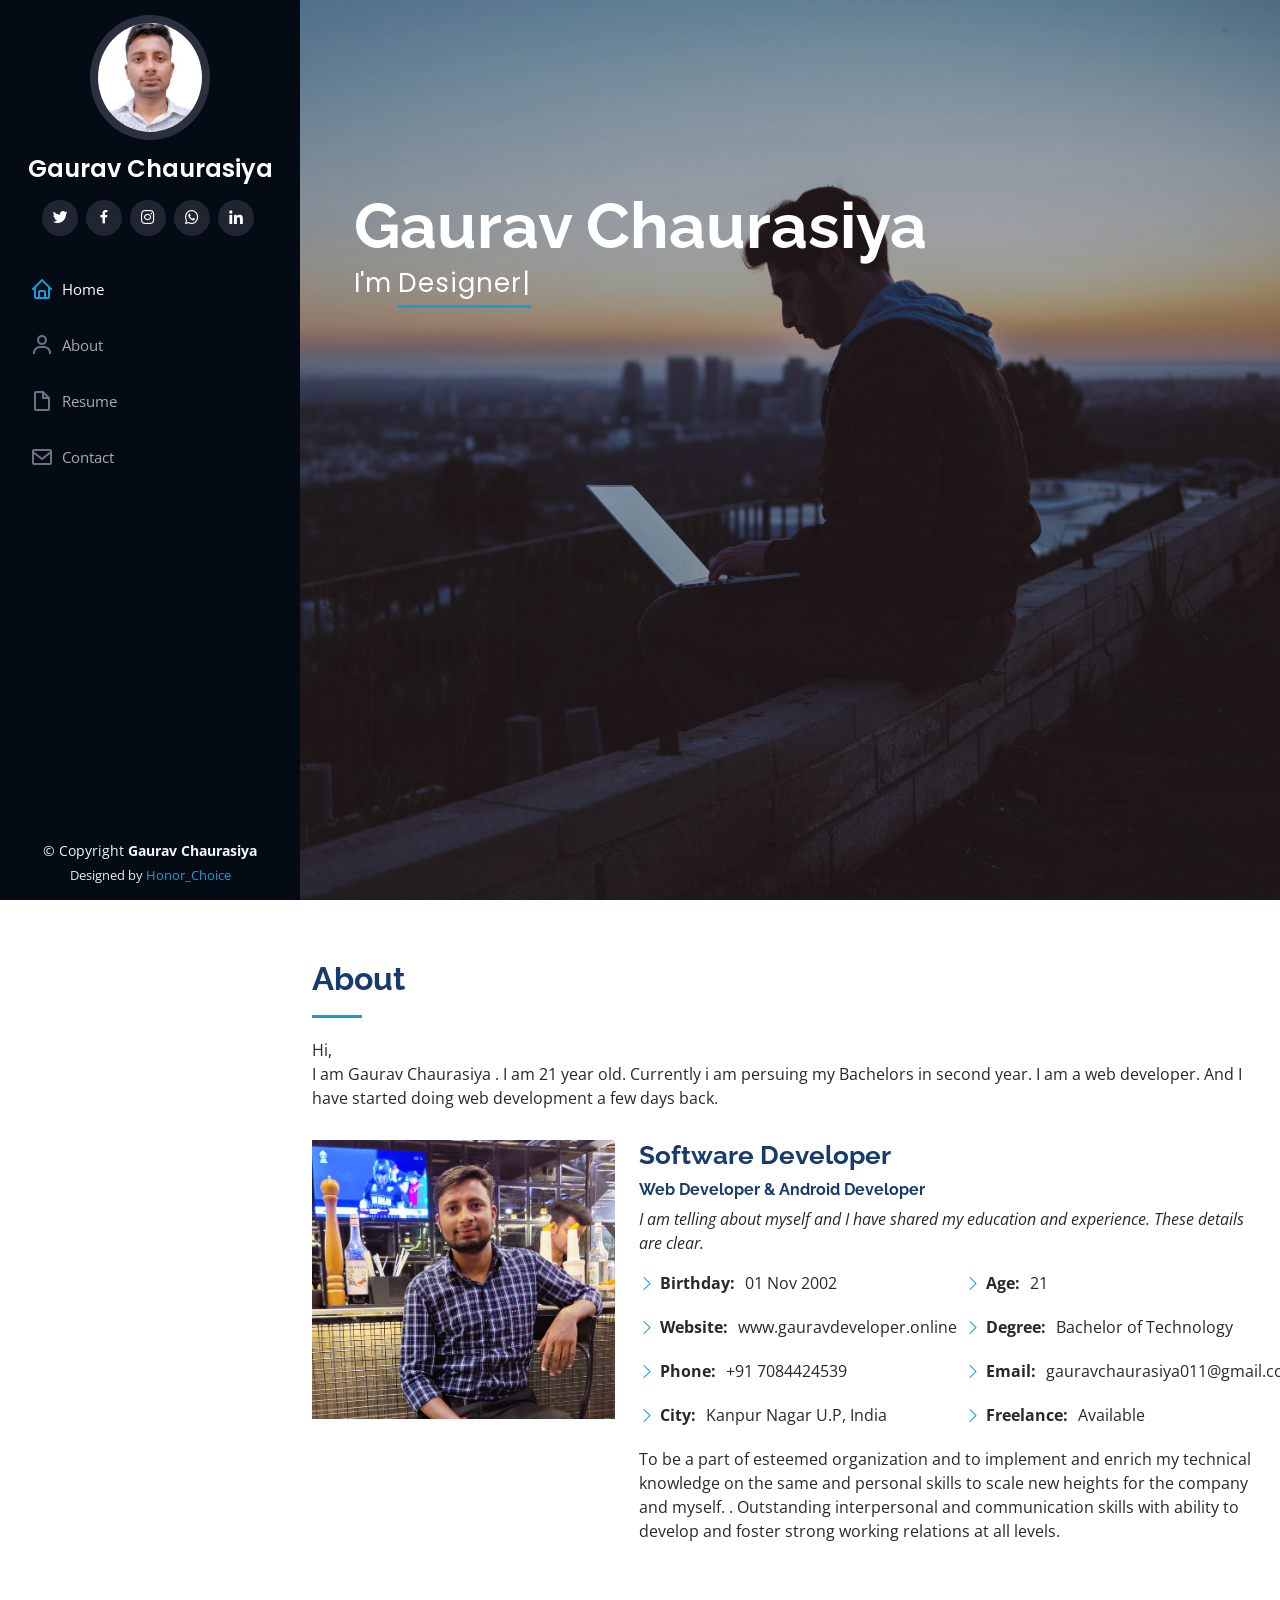
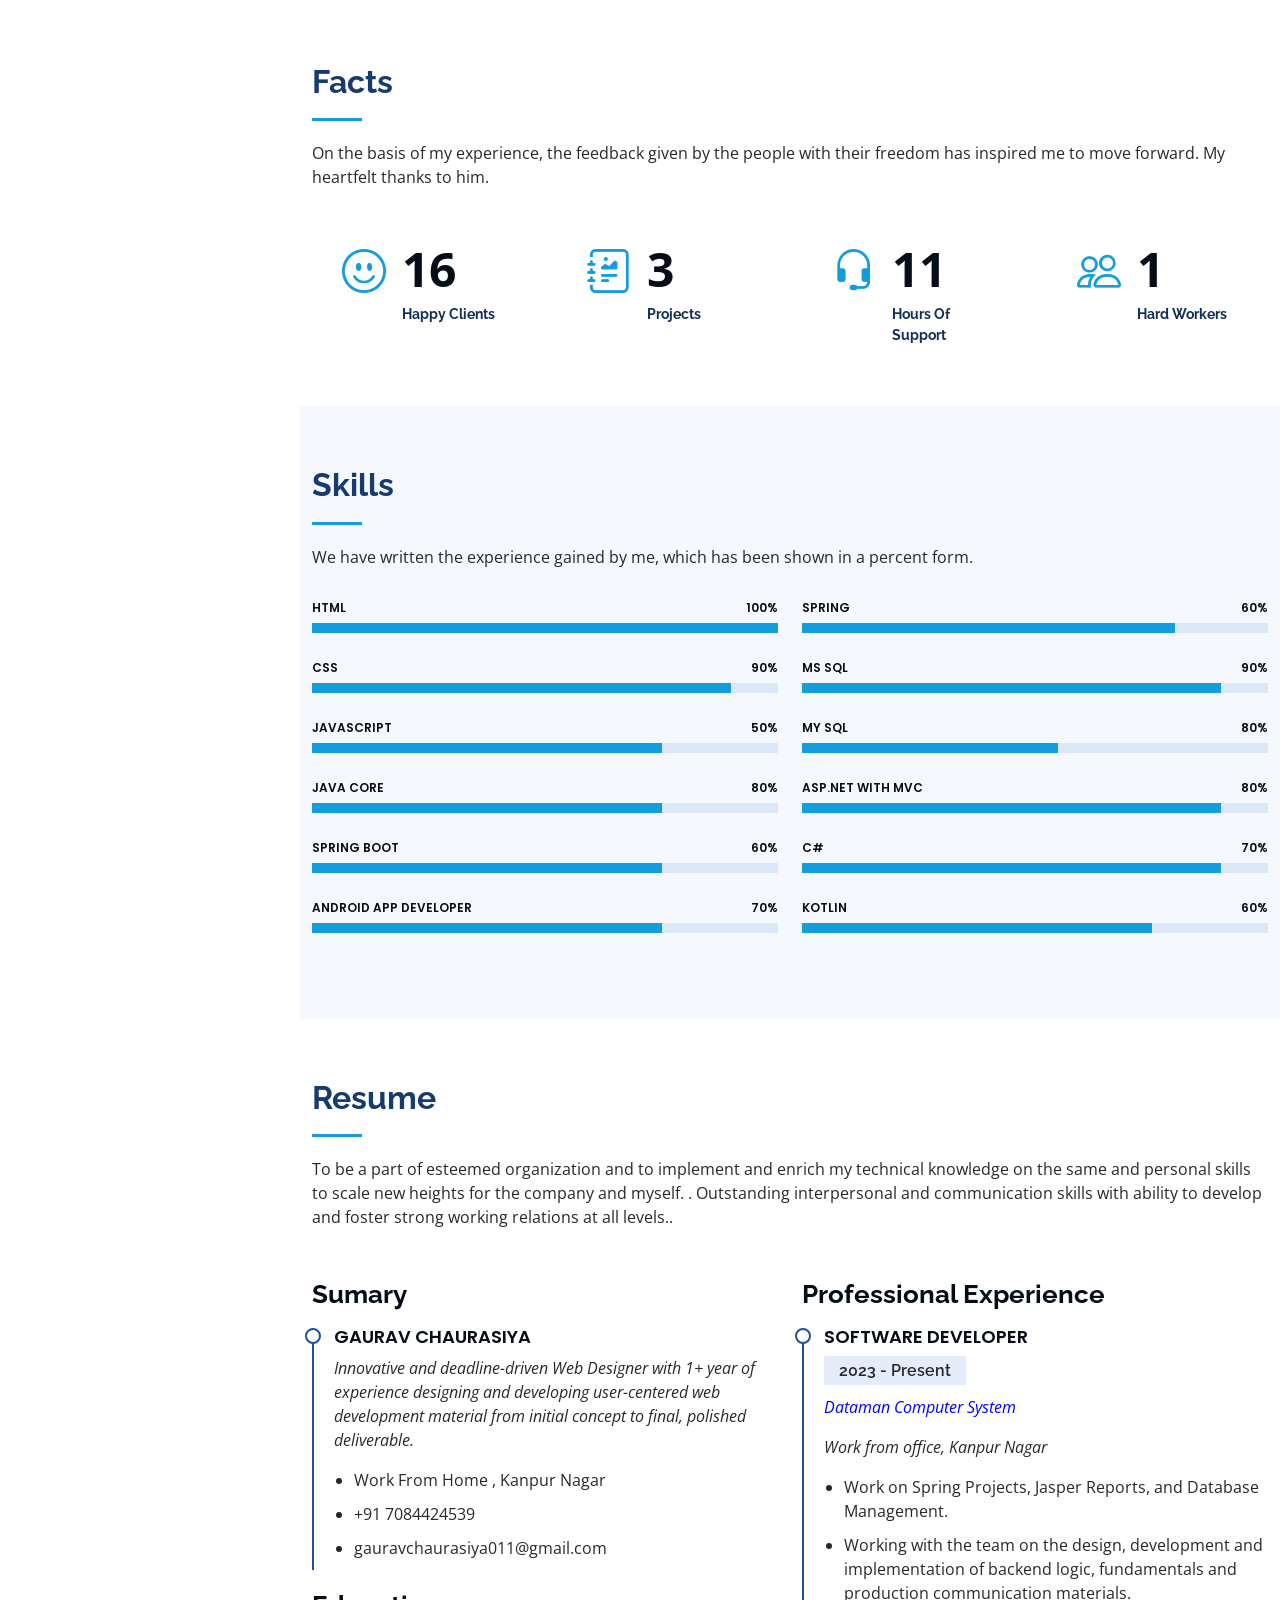
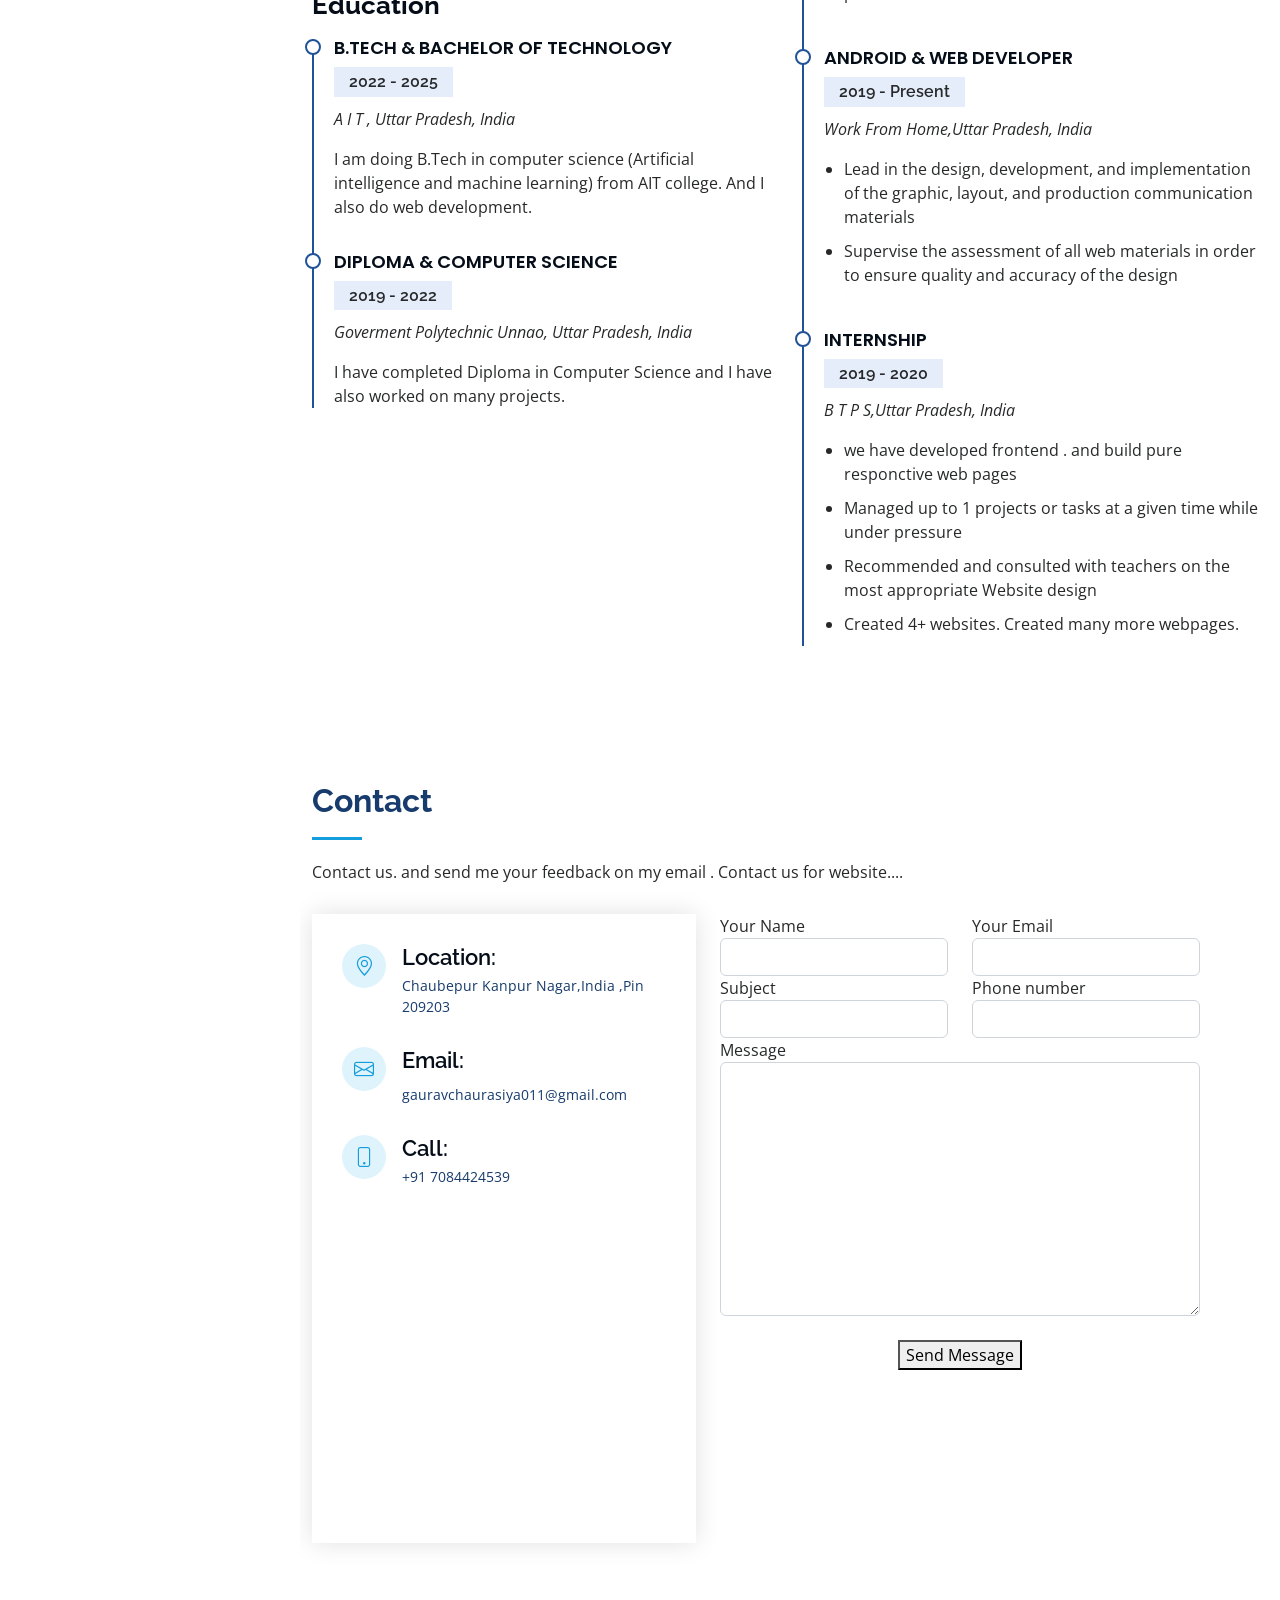
==== commit b667e430: "Update index.html" ====
--- a/index.html
+++ b/index.html
@@ -34,7 +34,7 @@
   <!-- ======= Mobile nav toggle button ======= -->
   <i class="bi bi-list mobile-nav-toggle d-xl-none"></i>
 
-  <!-- ======= Header ======= -->
+  <!-- ======= Header =======  -->
   <header id="header">
     <div class="d-flex flex-column">
       <div class="profile">
@@ -594,4 +594,4 @@
   </script>
 </body>
 
-</html>+</html>
--- a/assets/css/style.css
+++ b/assets/css/style.css
@@ -228,7 +228,7 @@
 #hero {
   width: 100%;
   height: 100vh;
-  background: url("../img/bag2.jpeg") top center;
+  background: url("../img/back.jpg") top center;
   background-size: cover;
 }
 
